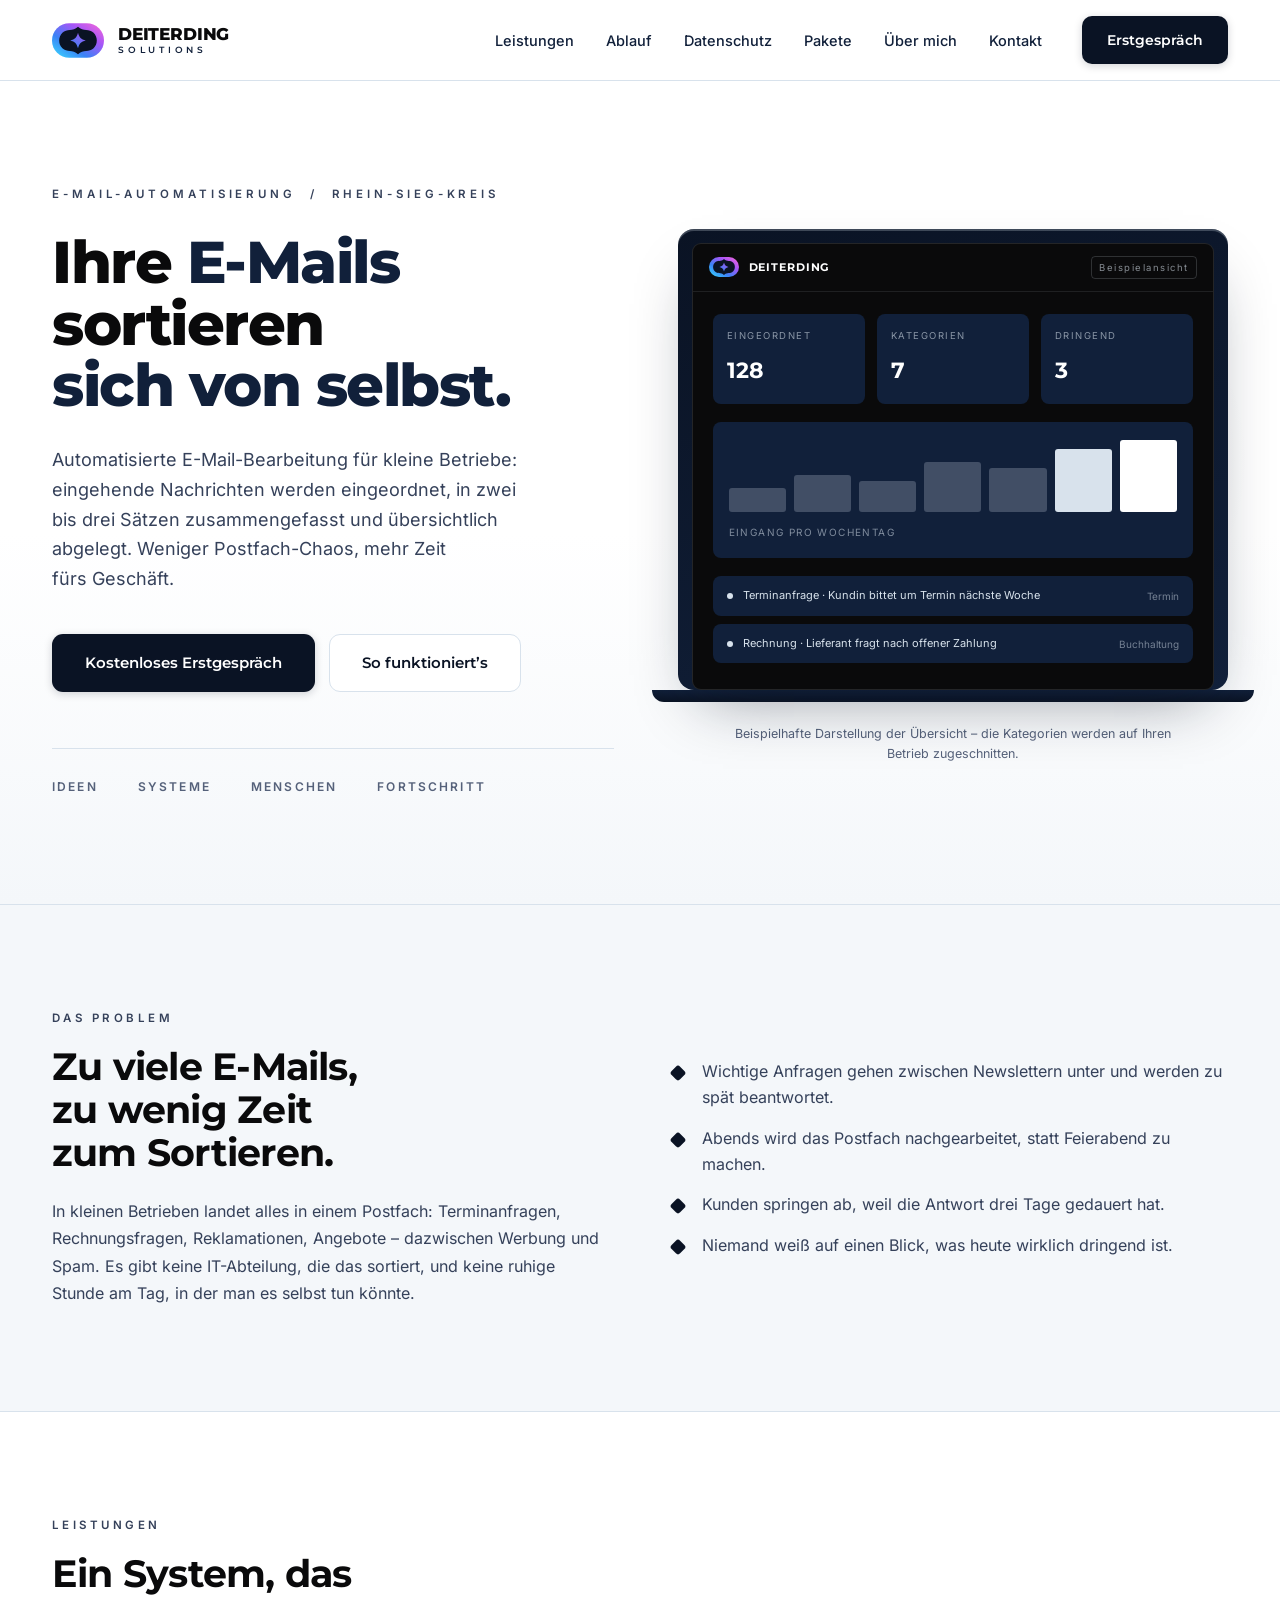
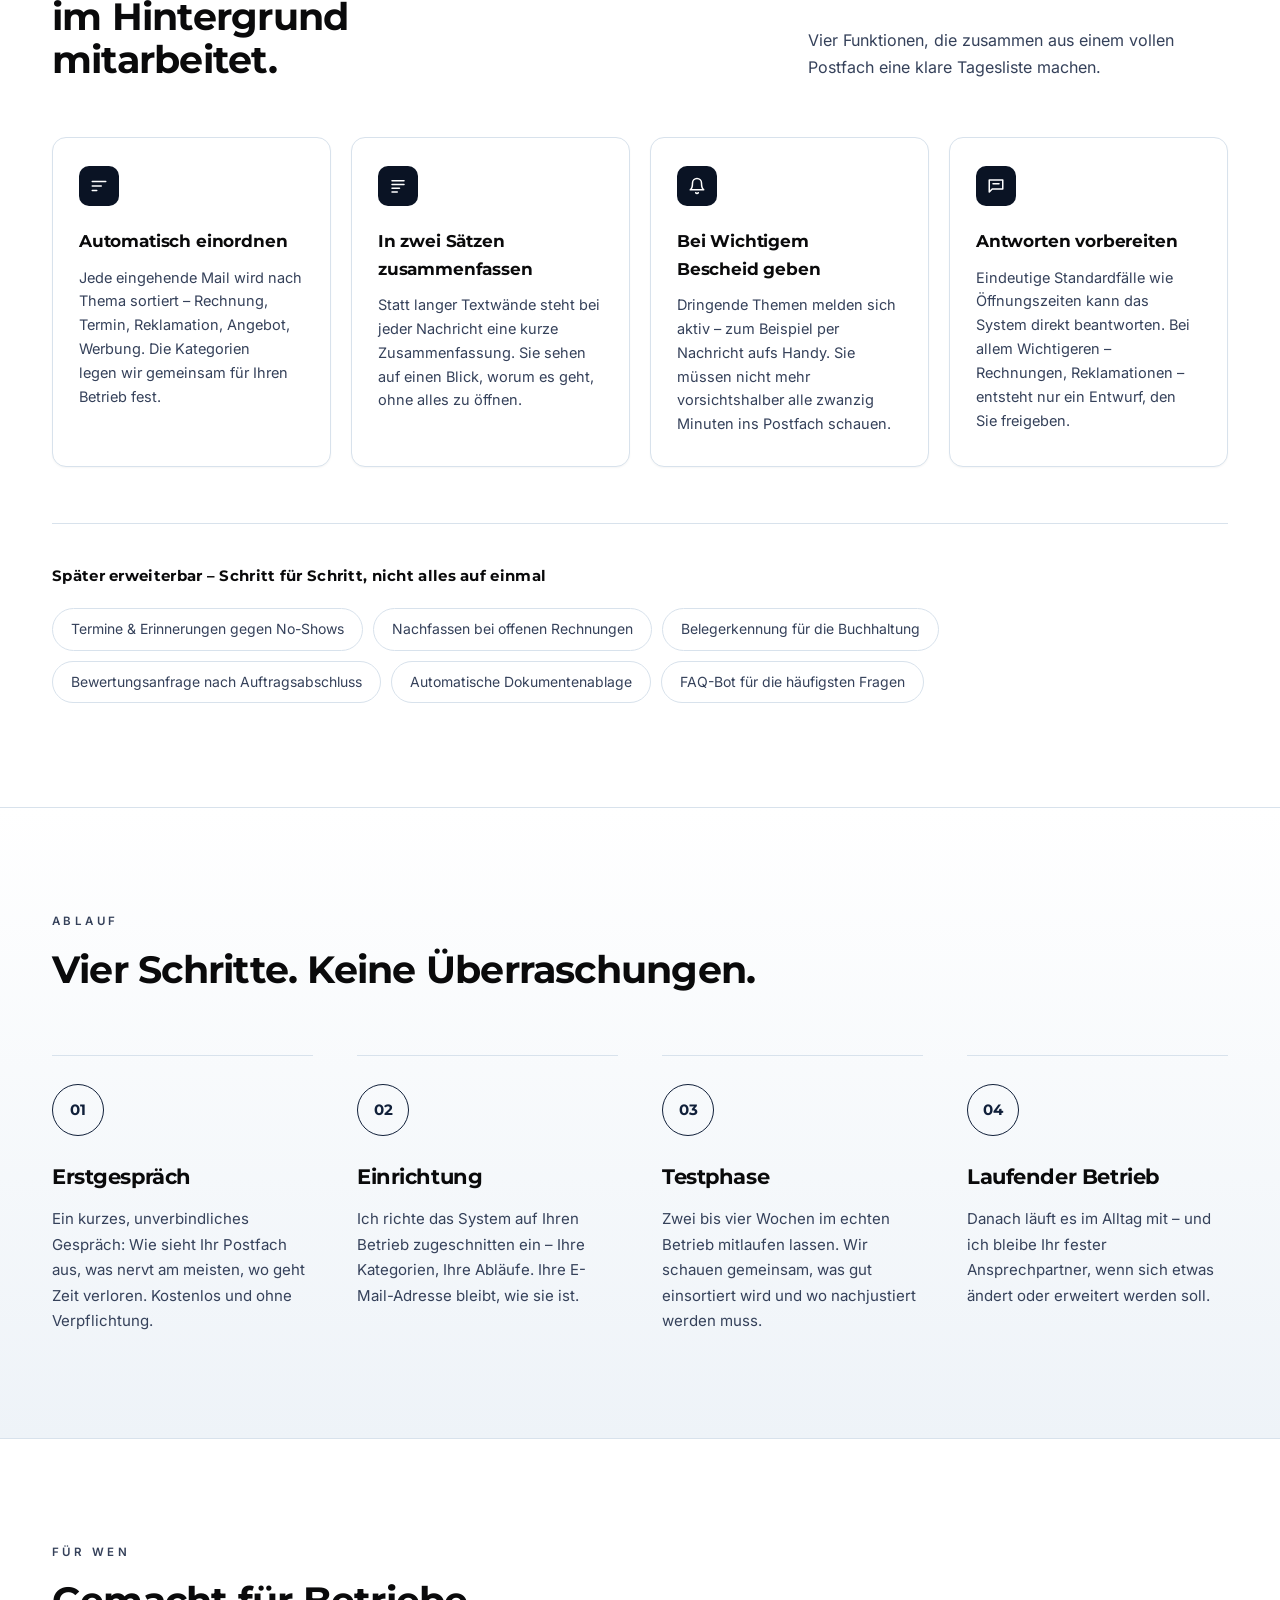
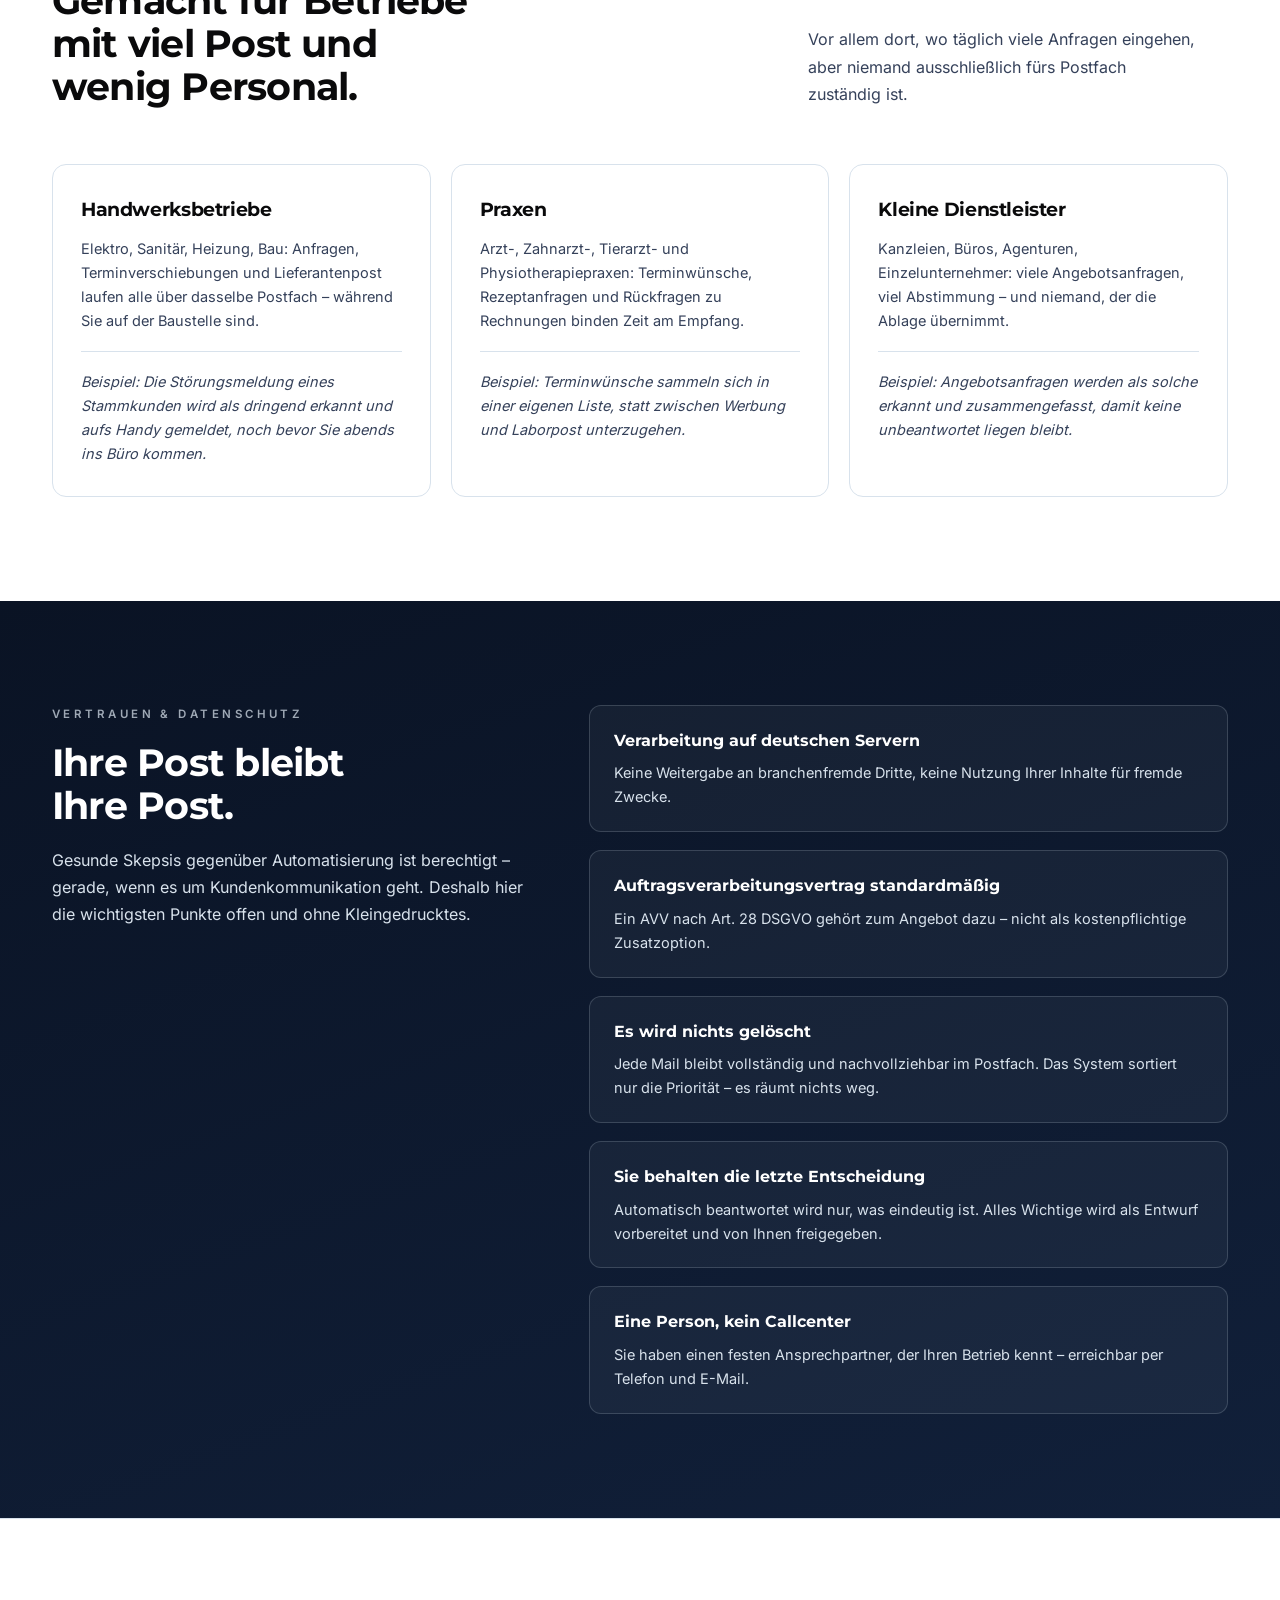
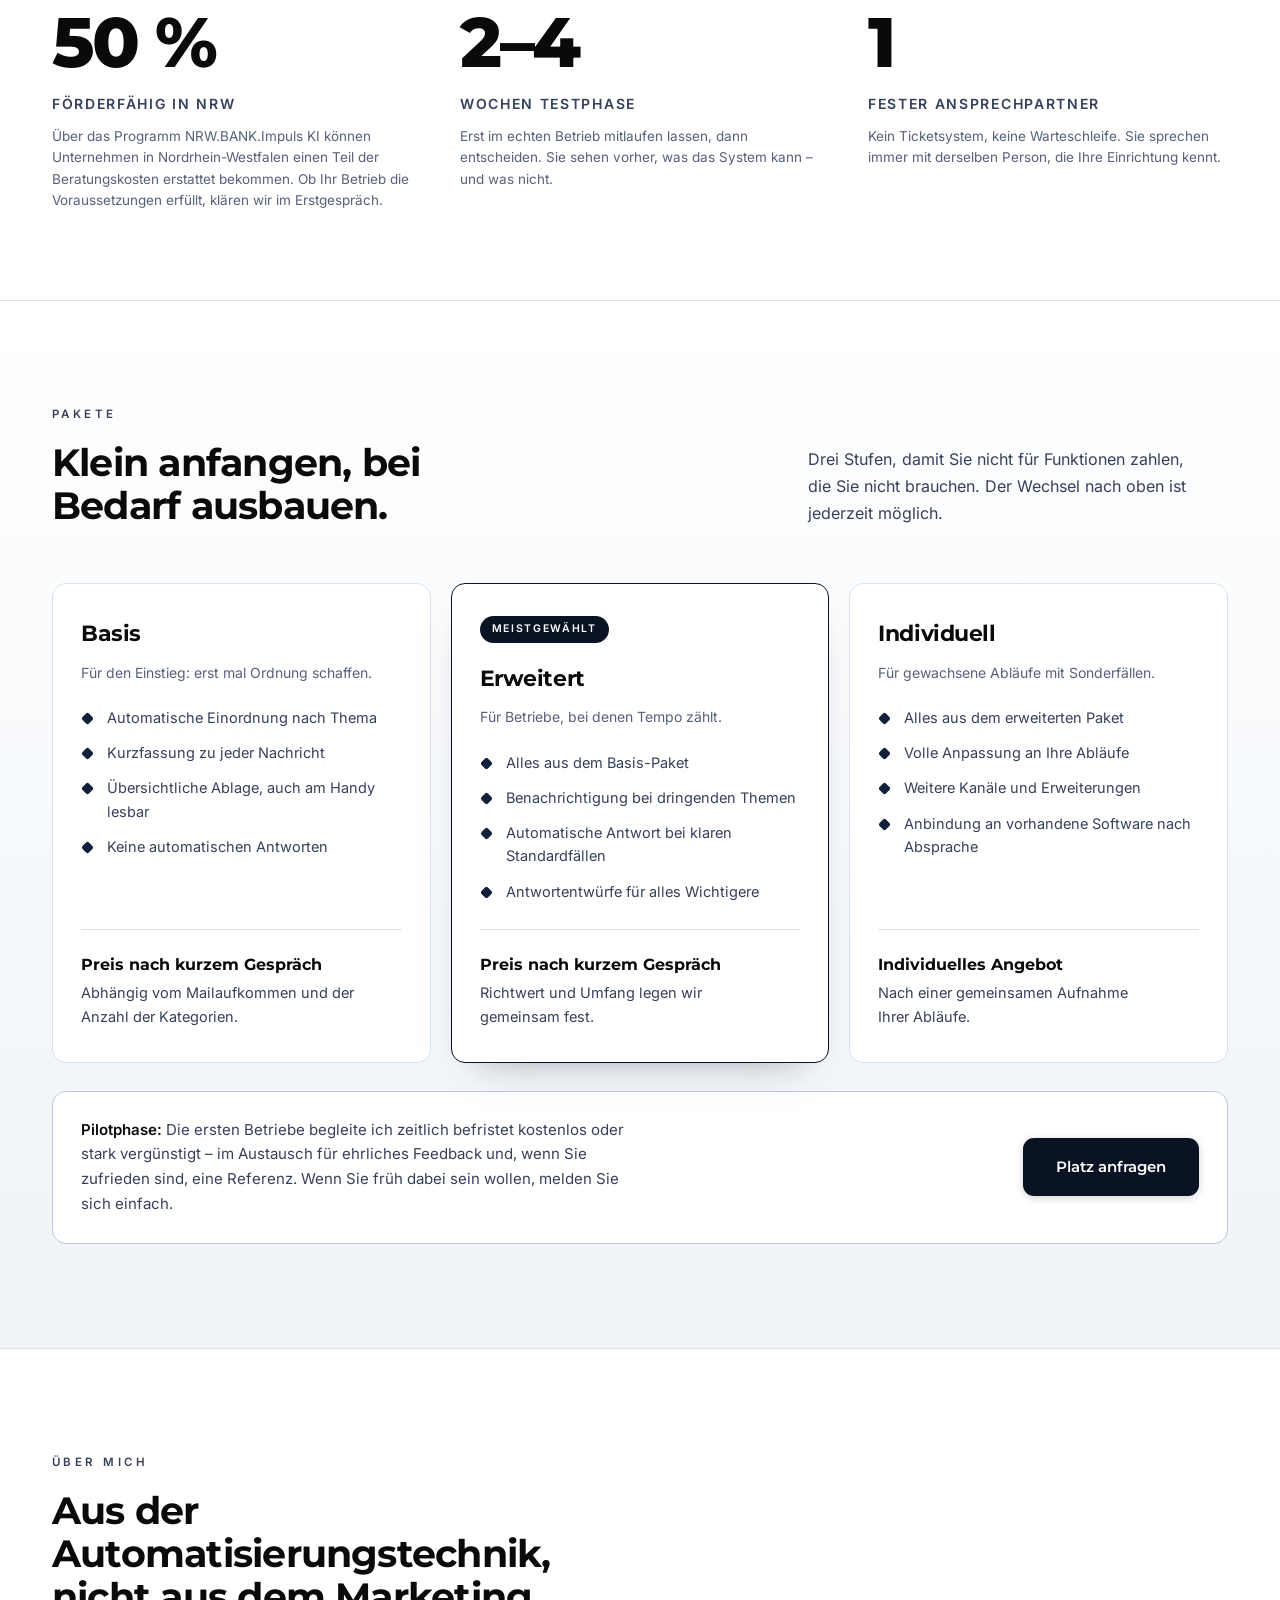
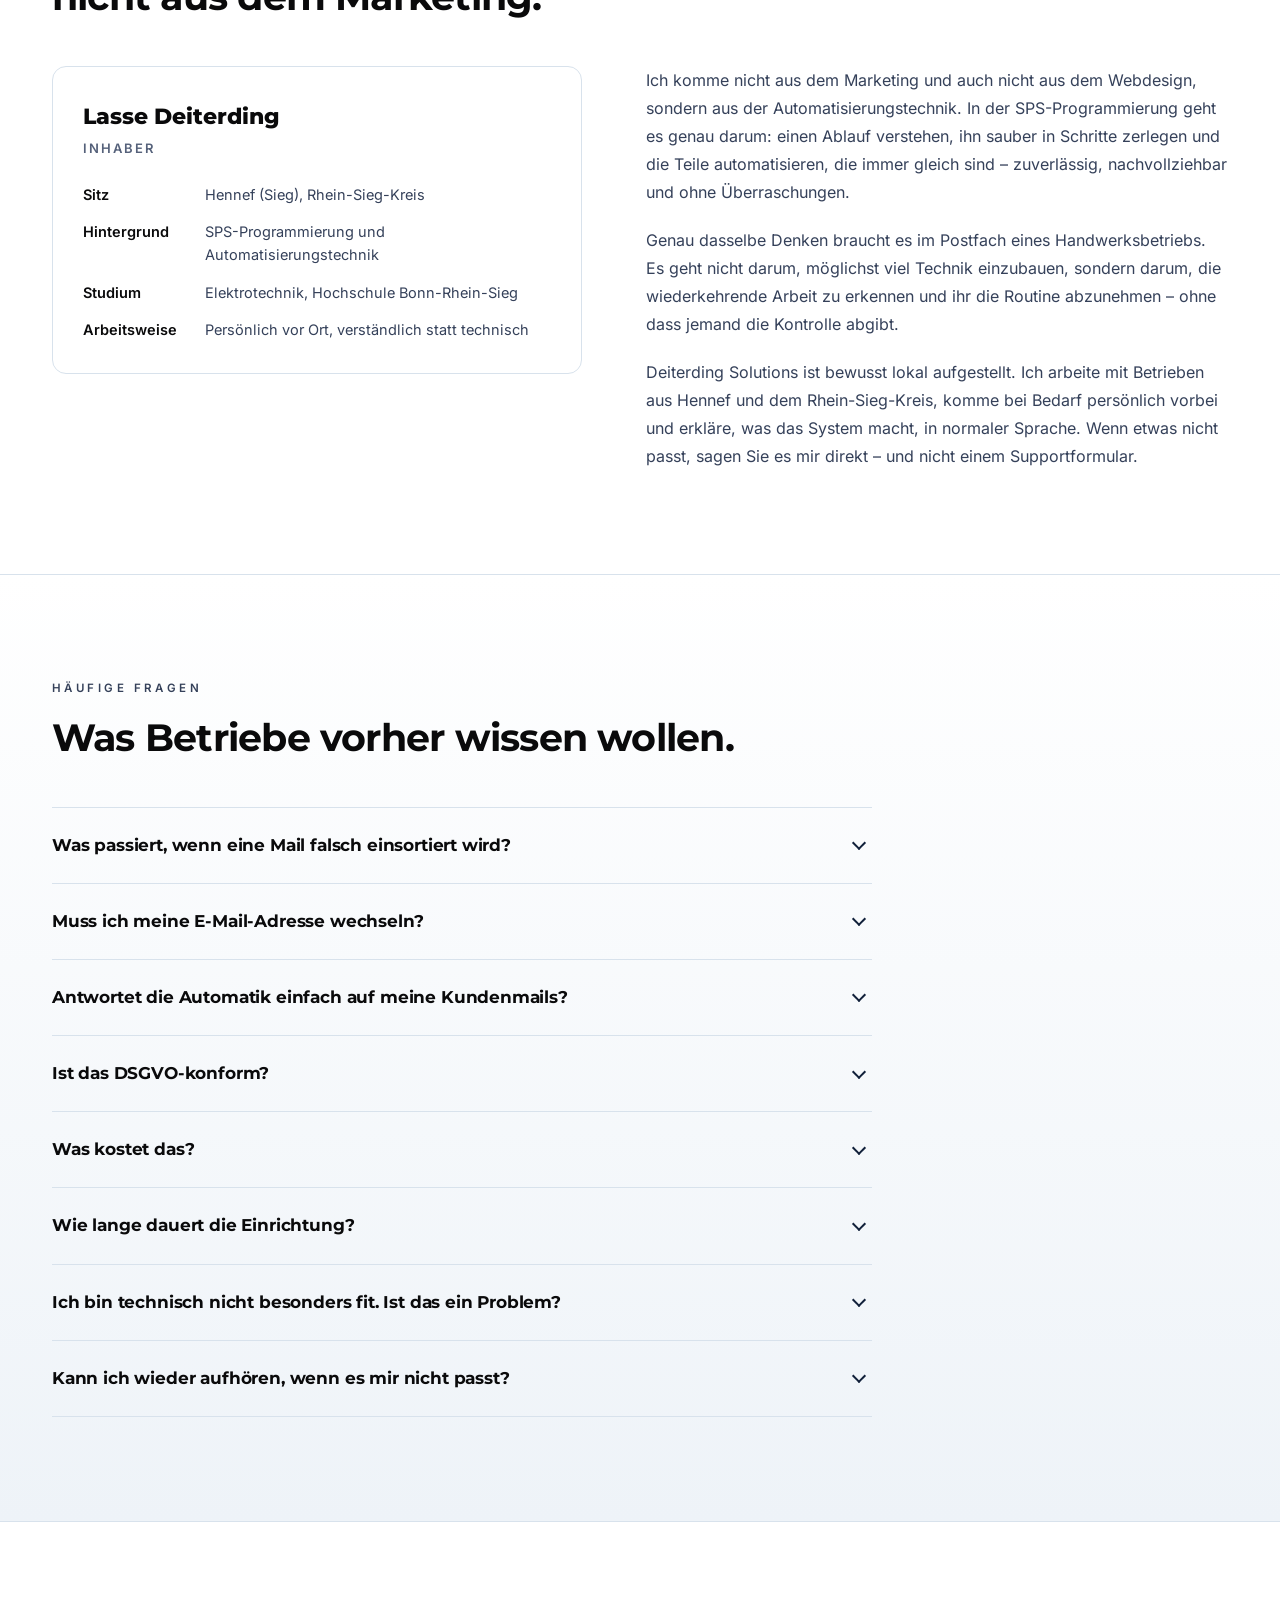
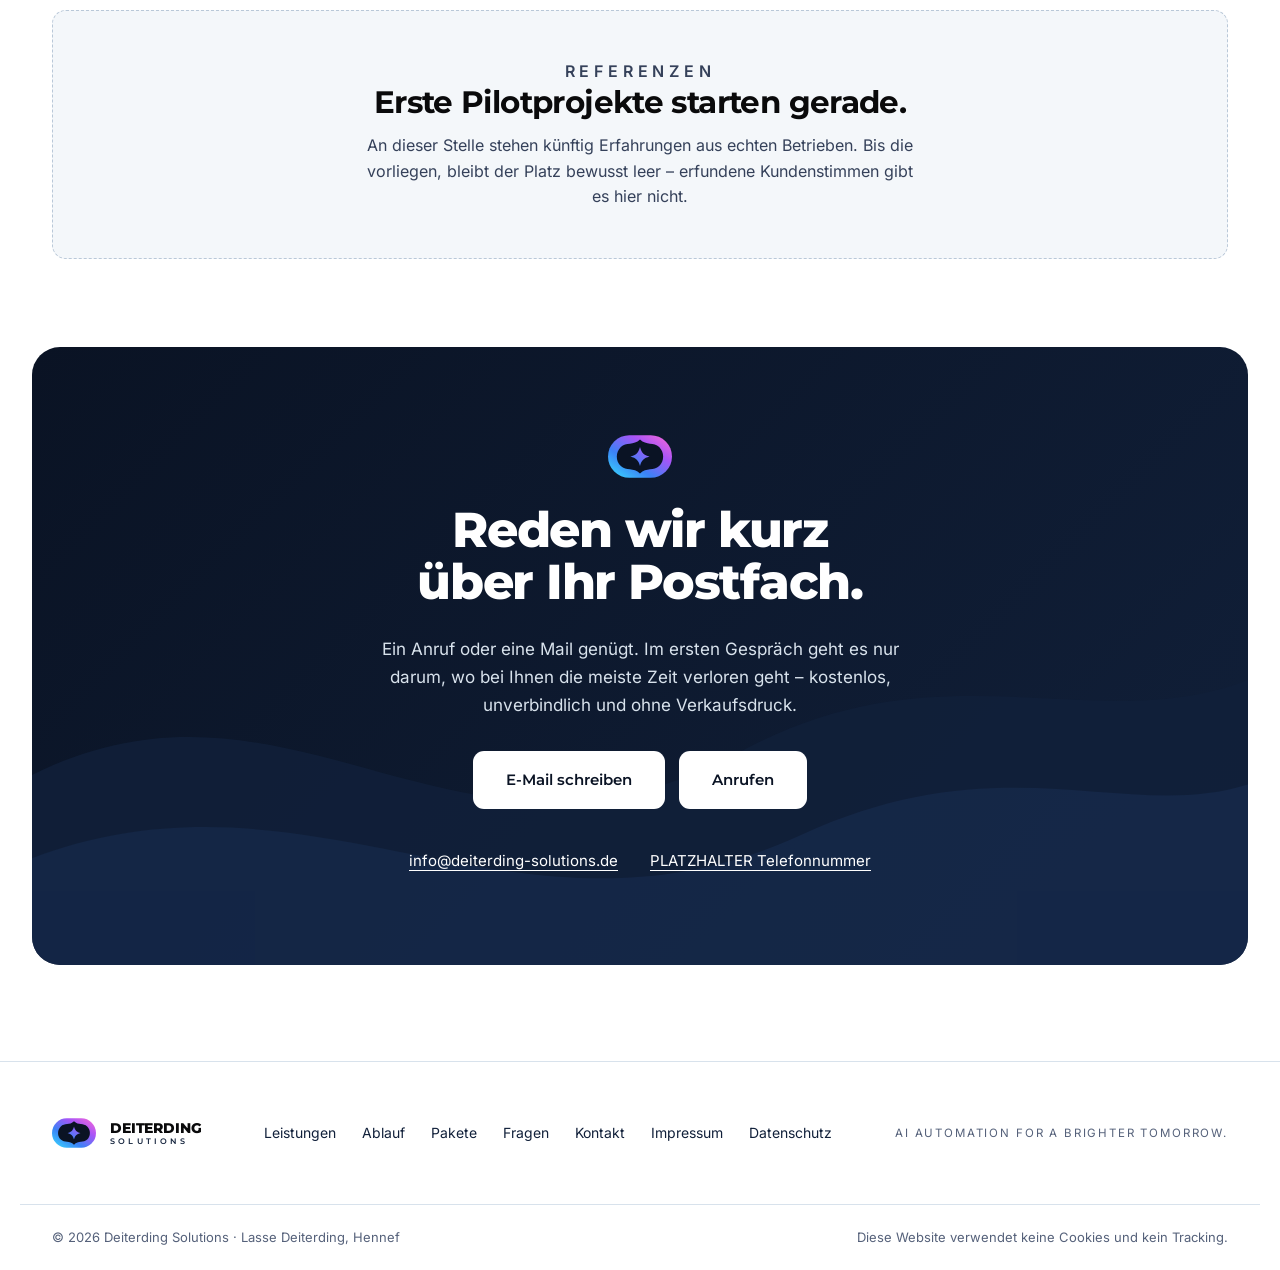
==== index.html @ 8bf1661a "Website für Deiterding Solutions aufsetzen Statische Seite für deiterding-solutions.de, umgesetzt na" ====
<!DOCTYPE html>
<html lang="de">
<head>
<meta charset="utf-8">
<meta name="viewport" content="width=device-width, initial-scale=1">
<title>Deiterding Solutions – E-Mail-Automatisierung für Betriebe im Rhein-Sieg-Kreis</title>
<meta name="description" content="Ihre E-Mails sortieren sich von selbst: automatische Einordnung, Kurzfassung und Vorsortierung für Handwerksbetriebe, Praxen und Dienstleister im Kreis Hennef und Rhein-Sieg-Kreis. Deutsche Server, AVV, persönliche Betreuung.">
<meta name="author" content="Lasse Deiterding">
<link rel="canonical" href="https://deiterding-solutions.de/">

<meta property="og:type" content="website">
<meta property="og:locale" content="de_DE">
<meta property="og:site_name" content="Deiterding Solutions">
<meta property="og:title" content="Deiterding Solutions – Ihre E-Mails sortieren sich von selbst">
<meta property="og:description" content="Automatisierte E-Mail-Bearbeitung für kleine Betriebe im Rhein-Sieg-Kreis. Weniger Postfach-Chaos, mehr Zeit fürs Geschäft.">
<meta property="og:url" content="https://deiterding-solutions.de/">
<meta property="og:image" content="https://deiterding-solutions.de/assets/img/og-image.png">
<meta name="twitter:card" content="summary_large_image">
<meta name="theme-color" content="#0A1324">

<link rel="icon" href="/assets/img/favicon.svg" type="image/svg+xml">
<link rel="preload" href="/assets/fonts/montserrat-latin.woff2" as="font" type="font/woff2" crossorigin>
<link rel="preload" href="/assets/fonts/inter-latin.woff2" as="font" type="font/woff2" crossorigin>
<link rel="stylesheet" href="/assets/css/style.css">

<script type="application/ld+json">
{
  "@context": "https://schema.org",
  "@type": "ProfessionalService",
  "name": "Deiterding Solutions",
  "description": "KI-gestützte Prozessautomatisierung für Kleinbetriebe, mit Schwerpunkt auf automatisierter E-Mail-Bearbeitung.",
  "url": "https://deiterding-solutions.de/",
  "email": "info@deiterding-solutions.de",
  "founder": { "@type": "Person", "name": "Lasse Deiterding" },
  "areaServed": [
    { "@type": "AdministrativeArea", "name": "Rhein-Sieg-Kreis" },
    { "@type": "City", "name": "Hennef (Sieg)" }
  ],
  "address": { "@type": "PostalAddress", "addressLocality": "Hennef", "addressRegion": "NRW", "addressCountry": "DE" },
  "knowsLanguage": "de"
}
</script>
</head>
<body>

<a class="skip-link" href="#main">Zum Inhalt springen</a>

<header class="header">
  <div class="header__inner">
    <a class="logo" href="/" aria-label="Deiterding Solutions – zur Startseite">
      <svg class="logo__mark" width="52" height="35" viewBox="0 0 120 80" role="img" aria-hidden="true" focusable="false">
        <defs><linearGradient id="dsg-header" x1="0" y1="1" x2="1" y2="0">
          <stop offset="0%" stop-color="#39E0FF"/><stop offset="35%" stop-color="#3B82F6"/><stop offset="68%" stop-color="#A855F7"/><stop offset="100%" stop-color="#FF6AD5"/>
        </linearGradient></defs>
        <rect width="120" height="80" rx="40" fill="url(#dsg-header)"/>
        <path fill-rule="evenodd" fill="#0A1324" d="M60,8 C72,20 86,12 96,22 C106,32 106,48 96,58 C86,68 72,60 60,72 C48,60 34,68 24,58 C14,48 14,32 24,22 C34,12 48,20 60,8 Z M60,22 C63,33 67,37 78,40 C67,43 63,47 60,58 C57,47 53,43 42,40 C53,37 57,33 60,22 Z"/>
      </svg>
      <span class="logo__text">
        <span class="logo__name">DEITERDING</span>
        <span class="logo__sub">SOLUTIONS</span>
      </span>
    </a>

    <button class="nav-toggle" type="button" aria-expanded="false" aria-controls="hauptnavigation">
      <span class="nav-toggle__bars" aria-hidden="true"></span>
      <span class="sr-only" style="position:absolute;width:1px;height:1px;overflow:hidden;clip:rect(0 0 0 0)">Menü öffnen</span>
    </button>

    <nav class="nav" id="hauptnavigation" aria-label="Hauptnavigation">
      <a href="#leistungen">Leistungen</a>
      <a href="#ablauf">Ablauf</a>
      <a href="#vertrauen">Datenschutz</a>
      <a href="#preise">Pakete</a>
      <a href="#ueber-mich">Über mich</a>
      <a href="#kontakt">Kontakt</a>
    </nav>

    <a class="btn btn--primary btn--sm" href="#kontakt">Erstgespräch</a>
  </div>
</header>

<main id="main">

  <!-- ===== Hero ===== -->
  <section class="hero">
    <div class="wrap hero__inner">
      <div>
        <p class="hero__kicker">E-Mail-Automatisierung &nbsp;/&nbsp; Rhein-Sieg-Kreis</p>
        <h1>Ihre <span class="nbr">E-Mails</span> sortieren<br><span>sich von selbst.</span></h1>
        <p class="hero__sub">Automatisierte E-Mail-Bearbeitung für kleine Betriebe: eingehende Nachrichten werden eingeordnet, in zwei bis drei Sätzen zusammengefasst und übersichtlich abgelegt. Weniger Postfach-Chaos, mehr Zeit fürs Geschäft.</p>
        <div class="hero__actions">
          <a class="btn btn--primary" href="#kontakt">Kostenloses Erstgespräch</a>
          <a class="btn btn--ghost" href="#ablauf">So funktioniert&rsquo;s</a>
        </div>
        <ul class="hero__values">
          <li>IDEEN</li><li>SYSTEME</li><li>MENSCHEN</li><li>FORTSCHRITT</li>
        </ul>
      </div>

      <div>
        <div class="mock">
          <div class="mock__glow" aria-hidden="true"></div>
          <div class="mock__frame">
            <div class="mock__screen">
              <div class="mock__bar">
                <svg width="30" height="20" viewBox="0 0 120 80" aria-hidden="true" focusable="false">
                  <defs><linearGradient id="dsg-mock" x1="0" y1="1" x2="1" y2="0">
                    <stop offset="0%" stop-color="#39E0FF"/><stop offset="35%" stop-color="#3B82F6"/><stop offset="68%" stop-color="#A855F7"/><stop offset="100%" stop-color="#FF6AD5"/>
                  </linearGradient></defs>
                  <rect width="120" height="80" rx="40" fill="url(#dsg-mock)"/>
                  <path fill-rule="evenodd" fill="#0A1324" d="M60,8 C72,20 86,12 96,22 C106,32 106,48 96,58 C86,68 72,60 60,72 C48,60 34,68 24,58 C14,48 14,32 24,22 C34,12 48,20 60,8 Z M60,22 C63,33 67,37 78,40 C67,43 63,47 60,58 C57,47 53,43 42,40 C53,37 57,33 60,22 Z"/>
                </svg>
                <span class="mock__bar-name">DEITERDING</span>
                <span class="mock__badge">Beispielansicht</span>
              </div>
              <div class="mock__body">
                <div class="mock__stats">
                  <div class="mock__tile">
                    <div class="mock__tile-label">EINGEORDNET</div>
                    <div class="mock__tile-value">128</div>
                  </div>
                  <div class="mock__tile">
                    <div class="mock__tile-label">KATEGORIEN</div>
                    <div class="mock__tile-value">7</div>
                  </div>
                  <div class="mock__tile">
                    <div class="mock__tile-label">DRINGEND</div>
                    <div class="mock__tile-value">3</div>
                  </div>
                </div>
                <div class="mock__chart">
                  <div class="mock__bars" aria-hidden="true">
                    <span style="height:34%"></span>
                    <span style="height:52%"></span>
                    <span style="height:44%"></span>
                    <span style="height:70%"></span>
                    <span style="height:62%"></span>
                    <span style="height:88%;background:#D8E2EC"></span>
                    <span style="height:100%;background:#fff"></span>
                  </div>
                  <div class="mock__chart-label">EINGANG PRO WOCHENTAG</div>
                </div>
                <div class="mock__rows">
                  <div class="mock__row">
                    <span class="mock__dot" aria-hidden="true"></span>
                    <span>Terminanfrage · Kundin bittet um Termin nächste Woche</span>
                    <span class="mock__tag">Termin</span>
                  </div>
                  <div class="mock__row">
                    <span class="mock__dot" aria-hidden="true"></span>
                    <span>Rechnung · Lieferant fragt nach offener Zahlung</span>
                    <span class="mock__tag">Buchhaltung</span>
                  </div>
                </div>
              </div>
            </div>
          </div>
          <div class="mock__foot" aria-hidden="true"></div>
        </div>
        <p class="mock__note">Beispielhafte Darstellung der Übersicht – die Kategorien werden auf Ihren Betrieb zugeschnitten.</p>
      </div>
    </div>
  </section>

  <!-- ===== Problem ===== -->
  <section class="section problem">
    <div class="wrap problem__grid">
      <div>
        <p class="eyebrow">Das Problem</p>
        <h2 class="h2">Zu viele E-Mails, zu wenig Zeit zum Sortieren.</h2>
        <p class="lead">In kleinen Betrieben landet alles in einem Postfach: Terminanfragen, Rechnungsfragen, Reklamationen, Angebote – dazwischen Werbung und Spam. Es gibt keine IT-Abteilung, die das sortiert, und keine ruhige Stunde am Tag, in der man es selbst tun könnte.</p>
      </div>
      <ul class="problem__list">
        <li>Wichtige Anfragen gehen zwischen Newslettern unter und werden zu spät beantwortet.</li>
        <li>Abends wird das Postfach nachgearbeitet, statt Feierabend zu machen.</li>
        <li>Kunden springen ab, weil die Antwort drei Tage gedauert hat.</li>
        <li>Niemand weiß auf einen Blick, was heute wirklich dringend ist.</li>
      </ul>
    </div>
  </section>

  <!-- ===== Leistungen ===== -->
  <section class="section" id="leistungen">
    <div class="wrap">
      <div class="section-head">
        <div>
          <p class="eyebrow">Leistungen</p>
          <h2 class="h2">Ein System, das im Hintergrund mitarbeitet.</h2>
        </div>
        <p class="lead">Vier Funktionen, die zusammen aus einem vollen Postfach eine klare Tagesliste machen.</p>
      </div>

      <div class="cards">
        <article class="card">
          <div class="card__icon" aria-hidden="true">
            <svg width="18" height="18" viewBox="0 0 24 24" fill="none" stroke="currentColor" stroke-width="2" stroke-linecap="round" stroke-linejoin="round"><path d="M3 6h18M3 12h12M3 18h6"/></svg>
          </div>
          <h3 class="h3">Automatisch einordnen</h3>
          <p>Jede eingehende Mail wird nach Thema sortiert – Rechnung, Termin, Reklamation, Angebot, Werbung. Die Kategorien legen wir gemeinsam für Ihren Betrieb fest.</p>
        </article>

        <article class="card">
          <div class="card__icon" aria-hidden="true">
            <svg width="18" height="18" viewBox="0 0 24 24" fill="none" stroke="currentColor" stroke-width="2" stroke-linecap="round" stroke-linejoin="round"><path d="M4 5h16M4 10h16M4 15h10M4 20h7"/></svg>
          </div>
          <h3 class="h3">In zwei Sätzen zusammenfassen</h3>
          <p>Statt langer Textwände steht bei jeder Nachricht eine kurze Zusammenfassung. Sie sehen auf einen Blick, worum es geht, ohne alles zu öffnen.</p>
        </article>

        <article class="card">
          <div class="card__icon" aria-hidden="true">
            <svg width="18" height="18" viewBox="0 0 24 24" fill="none" stroke="currentColor" stroke-width="2" stroke-linecap="round" stroke-linejoin="round"><path d="M18 8A6 6 0 0 0 6 8c0 7-3 9-3 9h18s-3-2-3-9"/><path d="M13.7 21a2 2 0 0 1-3.4 0"/></svg>
          </div>
          <h3 class="h3">Bei Wichtigem Bescheid geben</h3>
          <p>Dringende Themen melden sich aktiv – zum Beispiel per Nachricht aufs Handy. Sie müssen nicht mehr vorsichtshalber alle zwanzig Minuten ins Postfach schauen.</p>
        </article>

        <article class="card">
          <div class="card__icon" aria-hidden="true">
            <svg width="18" height="18" viewBox="0 0 24 24" fill="none" stroke="currentColor" stroke-width="2" stroke-linecap="round" stroke-linejoin="round"><path d="M3 4h18v12H7l-4 4z"/><path d="M8 9h8"/></svg>
          </div>
          <h3 class="h3">Antworten vorbereiten</h3>
          <p>Eindeutige Standardfälle wie Öffnungszeiten kann das System direkt beantworten. Bei allem Wichtigeren – Rechnungen, Reklamationen – entsteht nur ein Entwurf, den Sie freigeben.</p>
        </article>
      </div>

      <div class="extras">
        <h3 class="h3">Später erweiterbar – Schritt für Schritt, nicht alles auf einmal</h3>
        <ul class="extras__list">
          <li>Termine &amp; Erinnerungen gegen No-Shows</li>
          <li>Nachfassen bei offenen Rechnungen</li>
          <li>Belegerkennung für die Buchhaltung</li>
          <li>Bewertungsanfrage nach Auftragsabschluss</li>
          <li>Automatische Dokumentenablage</li>
          <li>FAQ-Bot für die häufigsten Fragen</li>
        </ul>
      </div>
    </div>
  </section>

  <!-- ===== Ablauf ===== -->
  <section class="section section--alt" id="ablauf">
    <div class="wrap">
      <p class="eyebrow">Ablauf</p>
      <h2 class="h2" style="margin-bottom:64px">Vier Schritte. Keine Überraschungen.</h2>
      <div class="steps">
        <div class="step">
          <div class="step__num">01</div>
          <h3>Erstgespräch</h3>
          <p>Ein kurzes, unverbindliches Gespräch: Wie sieht Ihr Postfach aus, was nervt am meisten, wo geht Zeit verloren. Kostenlos und ohne Verpflichtung.</p>
        </div>
        <div class="step">
          <div class="step__num">02</div>
          <h3>Einrichtung</h3>
          <p>Ich richte das System auf Ihren Betrieb zugeschnitten ein – Ihre Kategorien, Ihre Abläufe. Ihre E-Mail-Adresse bleibt, wie sie ist.</p>
        </div>
        <div class="step">
          <div class="step__num">03</div>
          <h3>Testphase</h3>
          <p>Zwei bis vier Wochen im echten Betrieb mitlaufen lassen. Wir schauen gemeinsam, was gut einsortiert wird und wo nachjustiert werden muss.</p>
        </div>
        <div class="step">
          <div class="step__num">04</div>
          <h3>Laufender Betrieb</h3>
          <p>Danach läuft es im Alltag mit – und ich bleibe Ihr fester Ansprechpartner, wenn sich etwas ändert oder erweitert werden soll.</p>
        </div>
      </div>
    </div>
  </section>

  <!-- ===== Zielgruppen ===== -->
  <section class="section" id="fuer-wen">
    <div class="wrap">
      <div class="section-head">
        <div>
          <p class="eyebrow">Für wen</p>
          <h2 class="h2">Gemacht für Betriebe mit viel Post und wenig Personal.</h2>
        </div>
        <p class="lead">Vor allem dort, wo täglich viele Anfragen eingehen, aber niemand ausschließlich fürs Postfach zuständig ist.</p>
      </div>

      <div class="audience">
        <div class="audience__item">
          <h3>Handwerksbetriebe</h3>
          <p>Elektro, Sanitär, Heizung, Bau: Anfragen, Terminverschiebungen und Lieferantenpost laufen alle über dasselbe Postfach – während Sie auf der Baustelle sind.</p>
          <p class="audience__eg">Beispiel: Die Störungsmeldung eines Stammkunden wird als dringend erkannt und aufs Handy gemeldet, noch bevor Sie abends ins Büro kommen.</p>
        </div>
        <div class="audience__item">
          <h3>Praxen</h3>
          <p>Arzt-, Zahnarzt-, Tierarzt- und Physiotherapiepraxen: Terminwünsche, Rezeptanfragen und Rückfragen zu Rechnungen binden Zeit am Empfang.</p>
          <p class="audience__eg">Beispiel: Terminwünsche sammeln sich in einer eigenen Liste, statt zwischen Werbung und Laborpost unterzugehen.</p>
        </div>
        <div class="audience__item">
          <h3>Kleine Dienstleister</h3>
          <p>Kanzleien, Büros, Agenturen, Einzelunternehmer: viele Angebotsanfragen, viel Abstimmung – und niemand, der die Ablage übernimmt.</p>
          <p class="audience__eg">Beispiel: Angebotsanfragen werden als solche erkannt und zusammengefasst, damit keine unbeantwortet liegen bleibt.</p>
        </div>
      </div>
    </div>
  </section>

  <!-- ===== Vertrauen & Datenschutz ===== -->
  <section class="section section--dark" id="vertrauen">
    <div class="wrap trust">
      <div class="trust__grid">
        <div>
          <p class="eyebrow">Vertrauen &amp; Datenschutz</p>
          <h2 class="h2">Ihre Post bleibt Ihre Post.</h2>
          <p class="trust__intro">Gesunde Skepsis gegenüber Automatisierung ist berechtigt – gerade, wenn es um Kundenkommunikation geht. Deshalb hier die wichtigsten Punkte offen und ohne Kleingedrucktes.</p>
        </div>
        <ul class="trust__list">
          <li>
            <strong>Verarbeitung auf deutschen Servern</strong>
            <span>Keine Weitergabe an branchenfremde Dritte, keine Nutzung Ihrer Inhalte für fremde Zwecke.</span>
          </li>
          <li>
            <strong>Auftragsverarbeitungsvertrag standardmäßig</strong>
            <span>Ein AVV nach Art. 28 DSGVO gehört zum Angebot dazu – nicht als kostenpflichtige Zusatzoption.</span>
          </li>
          <li>
            <strong>Es wird nichts gelöscht</strong>
            <span>Jede Mail bleibt vollständig und nachvollziehbar im Postfach. Das System sortiert nur die Priorität – es räumt nichts weg.</span>
          </li>
          <li>
            <strong>Sie behalten die letzte Entscheidung</strong>
            <span>Automatisch beantwortet wird nur, was eindeutig ist. Alles Wichtige wird als Entwurf vorbereitet und von Ihnen freigegeben.</span>
          </li>
          <li>
            <strong>Eine Person, kein Callcenter</strong>
            <span>Sie haben einen festen Ansprechpartner, der Ihren Betrieb kennt – erreichbar per Telefon und E-Mail.</span>
          </li>
        </ul>
      </div>
    </div>
  </section>

  <!-- ===== Fakten ===== -->
  <section class="section section--tight">
    <div class="wrap facts">
      <div>
        <div class="fact__value">50&nbsp;%</div>
        <div class="fact__label">FÖRDERFÄHIG IN NRW</div>
        <p class="fact__note">Über das Programm NRW.BANK.Impuls KI können Unternehmen in Nordrhein-Westfalen einen Teil der Beratungskosten erstattet bekommen. Ob Ihr Betrieb die Voraussetzungen erfüllt, klären wir im Erstgespräch.</p>
      </div>
      <div>
        <div class="fact__value">2–4</div>
        <div class="fact__label">WOCHEN TESTPHASE</div>
        <p class="fact__note">Erst im echten Betrieb mitlaufen lassen, dann entscheiden. Sie sehen vorher, was das System kann – und was nicht.</p>
      </div>
      <div>
        <div class="fact__value">1</div>
        <div class="fact__label">FESTER ANSPRECHPARTNER</div>
        <p class="fact__note">Kein Ticketsystem, keine Warteschleife. Sie sprechen immer mit derselben Person, die Ihre Einrichtung kennt.</p>
      </div>
    </div>
  </section>

  <!-- ===== Preise ===== -->
  <section class="section section--alt" id="preise">
    <div class="wrap">
      <div class="section-head">
        <div>
          <p class="eyebrow">Pakete</p>
          <h2 class="h2">Klein anfangen, bei Bedarf ausbauen.</h2>
        </div>
        <p class="lead">Drei Stufen, damit Sie nicht für Funktionen zahlen, die Sie nicht brauchen. Der Wechsel nach oben ist jederzeit möglich.</p>
      </div>

      <div class="plans">
        <div class="plan">
          <h3>Basis</h3>
          <p class="plan__for">Für den Einstieg: erst mal Ordnung schaffen.</p>
          <ul class="plan__features">
            <li>Automatische Einordnung nach Thema</li>
            <li>Kurzfassung zu jeder Nachricht</li>
            <li>Übersichtliche Ablage, auch am Handy lesbar</li>
            <li>Keine automatischen Antworten</li>
          </ul>
          <p class="plan__price"><strong>Preis nach kurzem Gespräch</strong>Abhängig vom Mailaufkommen und der Anzahl der Kategorien.</p>
        </div>

        <div class="plan plan--featured">
          <span class="plan__tag">Meistgewählt</span>
          <h3>Erweitert</h3>
          <p class="plan__for">Für Betriebe, bei denen Tempo zählt.</p>
          <ul class="plan__features">
            <li>Alles aus dem Basis-Paket</li>
            <li>Benachrichtigung bei dringenden Themen</li>
            <li>Automatische Antwort bei klaren Standardfällen</li>
            <li>Antwortentwürfe für alles Wichtigere</li>
          </ul>
          <p class="plan__price"><strong>Preis nach kurzem Gespräch</strong>Richtwert und Umfang legen wir gemeinsam fest.</p>
        </div>

        <div class="plan">
          <h3>Individuell</h3>
          <p class="plan__for">Für gewachsene Abläufe mit Sonderfällen.</p>
          <ul class="plan__features">
            <li>Alles aus dem erweiterten Paket</li>
            <li>Volle Anpassung an Ihre Abläufe</li>
            <li>Weitere Kanäle und Erweiterungen</li>
            <li>Anbindung an vorhandene Software nach Absprache</li>
          </ul>
          <p class="plan__price"><strong>Individuelles Angebot</strong>Nach einer gemeinsamen Aufnahme Ihrer Abläufe.</p>
        </div>
      </div>

      <div class="pilot">
        <p><strong>Pilotphase:</strong> Die ersten Betriebe begleite ich zeitlich befristet kostenlos oder stark vergünstigt – im Austausch für ehrliches Feedback und, wenn Sie zufrieden sind, eine Referenz. Wenn Sie früh dabei sein wollen, melden Sie sich einfach.</p>
        <a class="btn btn--primary" href="#kontakt">Platz anfragen</a>
      </div>
    </div>
  </section>

  <!-- ===== Über mich ===== -->
  <section class="section" id="ueber-mich">
    <div class="wrap">
      <p class="eyebrow">Über mich</p>
      <h2 class="h2" style="margin-bottom:48px;max-width:20ch">Aus der Automatisierungstechnik, nicht aus dem Marketing.</h2>

      <div class="about__grid">
        <div class="about__card">
          <div class="about__name">Lasse Deiterding</div>
          <div class="about__role">Inhaber</div>
          <ul class="about__meta">
            <li><b>Sitz</b><span>Hennef (Sieg), Rhein-Sieg-Kreis</span></li>
            <li><b>Hintergrund</b><span>SPS-Programmierung und Automatisierungstechnik</span></li>
            <li><b>Studium</b><span>Elektrotechnik, Hochschule Bonn-Rhein-Sieg</span></li>
            <li><b>Arbeitsweise</b><span>Persönlich vor Ort, verständlich statt technisch</span></li>
          </ul>
        </div>

        <div class="about__text">
          <p>Ich komme nicht aus dem Marketing und auch nicht aus dem Webdesign, sondern aus der Automatisierungstechnik. In der SPS-Programmierung geht es genau darum: einen Ablauf verstehen, ihn sauber in Schritte zerlegen und die Teile automatisieren, die immer gleich sind – zuverlässig, nachvollziehbar und ohne Überraschungen.</p>
          <p>Genau dasselbe Denken braucht es im Postfach eines Handwerksbetriebs. Es geht nicht darum, möglichst viel Technik einzubauen, sondern darum, die wiederkehrende Arbeit zu erkennen und ihr die Routine abzunehmen – ohne dass jemand die Kontrolle abgibt.</p>
          <p>Deiterding Solutions ist bewusst lokal aufgestellt. Ich arbeite mit Betrieben aus Hennef und dem Rhein-Sieg-Kreis, komme bei Bedarf persönlich vorbei und erkläre, was das System macht, in normaler Sprache. Wenn etwas nicht passt, sagen Sie es mir direkt – und nicht einem Supportformular.</p>
        </div>
      </div>
    </div>
  </section>

  <!-- ===== FAQ ===== -->
  <section class="section section--alt" id="faq">
    <div class="wrap">
      <p class="eyebrow">Häufige Fragen</p>
      <h2 class="h2" style="margin-bottom:48px">Was Betriebe vorher wissen wollen.</h2>

      <div class="faq">
        <details>
          <summary>Was passiert, wenn eine Mail falsch einsortiert wird?</summary>
          <p class="faq__answer">Nichts geht verloren. Jede Nachricht bleibt vollständig in Ihrem Postfach und ist ganz normal auffindbar – die Einordnung ist eine zusätzliche Hilfe, kein Ersatz. Falsch einsortierte Mails korrigieren Sie mit einem Klick, und das System lernt Ihre Korrekturen für die Zukunft mit.</p>
        </details>
        <details>
          <summary>Muss ich meine E-Mail-Adresse wechseln?</summary>
          <p class="faq__answer">Nein. Ihre bestehende Adresse bleibt genau so, wie sie ist. Es ändert sich nichts an Ihren Visitenkarten, Ihrem Briefpapier oder Ihrer Website – das System setzt auf dem auf, was Sie schon haben.</p>
        </details>
        <details>
          <summary>Antwortet die Automatik einfach auf meine Kundenmails?</summary>
          <p class="faq__answer">Nur, wenn Sie das ausdrücklich freigeben, und nur bei eindeutigen Standardfällen wie einer Frage nach Öffnungszeiten. Bei allem, was Geld, Fristen oder Beschwerden betrifft, wird ausschließlich ein Antwortentwurf vorbereitet – abgeschickt wird er erst, wenn Sie ihn gelesen und bestätigt haben.</p>
        </details>
        <details>
          <summary>Ist das DSGVO-konform?</summary>
          <p class="faq__answer">Ja. Die Verarbeitung läuft auf Servern in Deutschland, und ein Auftragsverarbeitungsvertrag nach Art. 28 DSGVO gehört standardmäßig zum Angebot. Welche Daten wofür verarbeitet werden, halten wir vor dem Start schriftlich fest, damit Sie es Ihrer eigenen Dokumentation beilegen können.</p>
        </details>
        <details>
          <summary>Was kostet das?</summary>
          <p class="faq__answer">Das hängt vom Mailaufkommen, der Zahl der Kategorien und dem gewünschten Umfang ab – deshalb nenne ich hier keine Pauschalpreise, die ohnehin nicht passen würden. Im kostenlosen Erstgespräch schauen wir uns Ihre Situation an, danach bekommen Sie einen konkreten Preis. Für Unternehmen in NRW kommt gegebenenfalls die Förderung über NRW.BANK.Impuls KI infrage.</p>
        </details>
        <details>
          <summary>Wie lange dauert die Einrichtung?</summary>
          <p class="faq__answer">Die eigentliche Einrichtung ist meist in wenigen Tagen erledigt. Danach folgt die Testphase von zwei bis vier Wochen, in der wir die Einordnung an Ihrem echten Posteingang nachschärfen. Sie müssen dafür nichts umstellen und nichts installieren.</p>
        </details>
        <details>
          <summary>Ich bin technisch nicht besonders fit. Ist das ein Problem?</summary>
          <p class="faq__answer">Nein, im Gegenteil – dafür ist das gemacht. Sie bekommen eine Übersicht, die sich wie eine normale Liste liest und auch am Handy funktioniert. Die Technik dahinter richte ich ein, Sie müssen sie nicht verstehen und auch nicht pflegen.</p>
        </details>
        <details>
          <summary>Kann ich wieder aufhören, wenn es mir nicht passt?</summary>
          <p class="faq__answer">Ja. Die Testphase ist unverbindlich, und auch danach binde ich niemanden in lange Laufzeiten. Wenn Sie aufhören, bleibt Ihr Postfach unverändert bestehen – es fällt lediglich die Sortierung weg.</p>
        </details>
      </div>
    </div>
  </section>

  <!-- ===== Referenzen (Platzhalter bis zu den ersten Pilotprojekten) ===== -->
  <section class="section section--tight" id="referenzen">
    <div class="wrap">
      <div class="refs">
        <p class="eyebrow">Referenzen</p>
        <h2 class="h2">Erste Pilotprojekte starten gerade.</h2>
        <p>An dieser Stelle stehen künftig Erfahrungen aus echten Betrieben. Bis die vorliegen, bleibt der Platz bewusst leer – erfundene Kundenstimmen gibt es hier nicht.</p>
      </div>
    </div>
  </section>

  <!-- ===== Kontakt ===== -->
  <section class="cta-section" id="kontakt">
    <div class="cta-band">
      <svg class="cta-band__waves" viewBox="0 0 1200 520" preserveAspectRatio="none" aria-hidden="true" focusable="false">
        <path d="M0,360 C260,250 420,470 700,340 C900,248 1050,330 1200,280 L1200,520 L0,520 Z" fill="#11203A"/>
        <path d="M0,430 C280,340 480,520 760,410 C960,332 1080,400 1200,368 L1200,520 L0,520 Z" fill="#16294A"/>
      </svg>
      <div class="cta-band__inner">
        <svg width="64" height="43" viewBox="0 0 120 80" aria-hidden="true" focusable="false">
          <defs><linearGradient id="dsg-cta" x1="0" y1="1" x2="1" y2="0">
            <stop offset="0%" stop-color="#39E0FF"/><stop offset="35%" stop-color="#3B82F6"/><stop offset="68%" stop-color="#A855F7"/><stop offset="100%" stop-color="#FF6AD5"/>
          </linearGradient></defs>
          <rect width="120" height="80" rx="40" fill="url(#dsg-cta)"/>
          <path fill-rule="evenodd" fill="#0A1324" d="M60,8 C72,20 86,12 96,22 C106,32 106,48 96,58 C86,68 72,60 60,72 C48,60 34,68 24,58 C14,48 14,32 24,22 C34,12 48,20 60,8 Z M60,22 C63,33 67,37 78,40 C67,43 63,47 60,58 C57,47 53,43 42,40 C53,37 57,33 60,22 Z"/>
        </svg>
        <h2>Reden wir kurz über Ihr Postfach.</h2>
        <p>Ein Anruf oder eine Mail genügt. Im ersten Gespräch geht es nur darum, wo bei Ihnen die meiste Zeit verloren geht – kostenlos, unverbindlich und ohne Verkaufsdruck.</p>
        <div class="cta-band__actions">
          <a class="btn btn--light" href="mailto:info@deiterding-solutions.de?subject=Anfrage%20Erstgespr%C3%A4ch">E-Mail schreiben</a>
          <a class="btn btn--light" href="tel:+49XXXXXXXXXX" data-platzhalter="telefon">Anrufen</a>
        </div>
        <div class="cta-band__direct">
          <span><a href="mailto:info@deiterding-solutions.de">info@deiterding-solutions.de</a></span>
          <span><a href="tel:+49XXXXXXXXXX" data-platzhalter="telefon">PLATZHALTER Telefonnummer</a></span>
        </div>
      </div>
    </div>
  </section>

</main>

<footer class="footer">
  <div class="footer__inner">
    <a class="logo" href="/" aria-label="Deiterding Solutions – zur Startseite">
      <svg class="logo__mark" width="44" height="30" viewBox="0 0 120 80" aria-hidden="true" focusable="false">
        <defs><linearGradient id="dsg-footer" x1="0" y1="1" x2="1" y2="0">
          <stop offset="0%" stop-color="#39E0FF"/><stop offset="35%" stop-color="#3B82F6"/><stop offset="68%" stop-color="#A855F7"/><stop offset="100%" stop-color="#FF6AD5"/>
        </linearGradient></defs>
        <rect width="120" height="80" rx="40" fill="url(#dsg-footer)"/>
        <path fill-rule="evenodd" fill="#0A1324" d="M60,8 C72,20 86,12 96,22 C106,32 106,48 96,58 C86,68 72,60 60,72 C48,60 34,68 24,58 C14,48 14,32 24,22 C34,12 48,20 60,8 Z M60,22 C63,33 67,37 78,40 C67,43 63,47 60,58 C57,47 53,43 42,40 C53,37 57,33 60,22 Z"/>
      </svg>
      <span class="logo__text">
        <span class="logo__name" style="font-size:14px">DEITERDING</span>
        <span class="logo__sub" style="font-size:8px;letter-spacing:.4em">SOLUTIONS</span>
      </span>
    </a>

    <nav class="footer__links" aria-label="Fußzeile">
      <a href="#leistungen">Leistungen</a>
      <a href="#ablauf">Ablauf</a>
      <a href="#preise">Pakete</a>
      <a href="#faq">Fragen</a>
      <a href="#kontakt">Kontakt</a>
      <a href="/impressum.html">Impressum</a>
      <a href="/datenschutz.html">Datenschutz</a>
    </nav>

    <p class="footer__claim">AI Automation for a brighter tomorrow.</p>
  </div>
  <div class="footer__bottom">
    <span>&copy; <span id="jahr">2026</span> Deiterding Solutions · Lasse Deiterding, Hennef</span>
    <span>Diese Website verwendet keine Cookies und kein Tracking.</span>
  </div>
</footer>

<script>
  // Mobile-Navigation. Kein externes Framework, keine Cookies, kein Tracking.
  (function () {
    var toggle = document.querySelector('.nav-toggle');
    var nav = document.getElementById('hauptnavigation');
    if (!toggle || !nav) return;

    function setOpen(open) {
      nav.setAttribute('data-open', open ? 'true' : 'false');
      toggle.setAttribute('aria-expanded', open ? 'true' : 'false');
    }

    toggle.addEventListener('click', function () {
      setOpen(toggle.getAttribute('aria-expanded') !== 'true');
    });

    nav.addEventListener('click', function (e) {
      if (e.target.tagName === 'A') setOpen(false);
    });

    document.addEventListener('keydown', function (e) {
      if (e.key === 'Escape') setOpen(false);
    });

    // Jahreszahl im Footer aktuell halten
    var jahr = document.getElementById('jahr');
    if (jahr) jahr.textContent = new Date().getFullYear();
  })();
</script>

</body>
</html>
---- assets/css/style.css ----
/* ==========================================================================
   Deiterding Solutions
   Palette und Typografie nach Brand-Sheet. Keine externen Requests.
   ========================================================================== */

/* --- Schriften: lokal ausgeliefert, kein Google-CDN ---------------------- */
@font-face {
  font-family: 'Inter';
  font-style: normal;
  font-weight: 400 600;
  font-display: swap;
  src: url('../fonts/inter-latin.woff2') format('woff2');
  unicode-range: U+0000-00FF, U+0131, U+0152-0153, U+02BB-02BC, U+02C6, U+02DA,
    U+02DC, U+0304, U+0308, U+0329, U+2000-206F, U+20AC, U+2122, U+2191, U+2193,
    U+2212, U+2215, U+FEFF, U+FFFD;
}
@font-face {
  font-family: 'Inter';
  font-style: normal;
  font-weight: 400 600;
  font-display: swap;
  src: url('../fonts/inter-latin-ext.woff2') format('woff2');
  unicode-range: U+0100-02BA, U+02BD-02C5, U+02C7-02CC, U+02CE-02D7, U+02DD-02FF,
    U+0304, U+0308, U+0329, U+1D00-1DBF, U+1E00-1E9F, U+1EF2-1EFF, U+2020,
    U+20A0-20AB, U+20AD-20C0, U+2113, U+2C60-2C7F, U+A720-A7FF;
}
@font-face {
  font-family: 'Montserrat';
  font-style: normal;
  font-weight: 600 800;
  font-display: swap;
  src: url('../fonts/montserrat-latin.woff2') format('woff2');
  unicode-range: U+0000-00FF, U+0131, U+0152-0153, U+02BB-02BC, U+02C6, U+02DA,
    U+02DC, U+0304, U+0308, U+0329, U+2000-206F, U+20AC, U+2122, U+2191, U+2193,
    U+2212, U+2215, U+FEFF, U+FFFD;
}
@font-face {
  font-family: 'Montserrat';
  font-style: normal;
  font-weight: 600 800;
  font-display: swap;
  src: url('../fonts/montserrat-latin-ext.woff2') format('woff2');
  unicode-range: U+0100-02BA, U+02BD-02C5, U+02C7-02CC, U+02CE-02D7, U+02DD-02FF,
    U+0304, U+0308, U+0329, U+1D00-1DBF, U+1E00-1E9F, U+1EF2-1EFF, U+2020,
    U+20A0-20AB, U+20AD-20C0, U+2113, U+2C60-2C7F, U+A720-A7FF;
}

/* --- Tokens ------------------------------------------------------------- */
:root {
  --carbon: #0a0a0b;
  --blue-black: #0a1324;
  --obsidian: #11203a;
  --obsidian-2: #16294a;
  --soft-ice: #d8e2ec;
  --white: #fff;

  --ink: #0a0a0b;
  --ink-soft: #35415a;
  --ink-muted: #55617a;
  --border: #d8e2ec;
  --border-strong: #b9c8d8;
  --surface: #fff;
  --surface-alt: #f4f7fa;
  --surface-alt-2: #eef3f8;

  --brand-grad: linear-gradient(45deg, #39e0ff 0%, #3b82f6 35%, #a855f7 68%, #ff6ad5 100%);

  --font-head: 'Montserrat', 'Segoe UI', system-ui, -apple-system, sans-serif;
  --font-body: 'Inter', 'Segoe UI', system-ui, -apple-system, sans-serif;

  --wrap: 1240px;
  --pad-x: 32px;
  --radius: 14px;
  --radius-lg: 28px;

  color-scheme: light;
}

/* --- Basis -------------------------------------------------------------- */
*, *::before, *::after { box-sizing: border-box; }

html { scroll-behavior: smooth; }
@media (prefers-reduced-motion: reduce) {
  html { scroll-behavior: auto; }
  *, *::before, *::after { animation-duration: .01ms !important; transition-duration: .01ms !important; }
}

body {
  margin: 0;
  background: var(--white);
  color: var(--ink);
  font-family: var(--font-body);
  font-size: 16px;
  line-height: 1.6;
  -webkit-font-smoothing: antialiased;
  text-rendering: optimizeLegibility;
  overflow-x: hidden;
}

img, svg { max-width: 100%; }
img { height: auto; display: block; }

a { color: var(--obsidian); text-decoration: none; }
a:hover { color: var(--blue-black); }

h1, h2, h3, h4 {
  font-family: var(--font-head);
  letter-spacing: -.02em;
  text-wrap: balance;
  margin: 0;
}

p { margin: 0; text-wrap: pretty; }

/* Verhindert den Umbruch innerhalb von Wörtern mit Bindestrich, z. B. "E-Mails" */
.nbr { white-space: nowrap; }

:focus-visible {
  outline: 3px solid var(--obsidian);
  outline-offset: 3px;
  border-radius: 4px;
}

.skip-link {
  position: absolute;
  left: -9999px;
  top: 0;
  z-index: 100;
  background: var(--blue-black);
  color: var(--white);
  padding: 14px 22px;
  font-weight: 600;
  border-radius: 0 0 10px 0;
}
.skip-link:focus {
  left: 0;
  color: var(--white);
}

.wrap {
  max-width: var(--wrap);
  margin: 0 auto;
  padding-left: var(--pad-x);
  padding-right: var(--pad-x);
}

.section { padding: 104px 0; border-top: 1px solid var(--border); }
.section--tight { padding: 88px 0; }
.section--alt { background: linear-gradient(180deg, #fff 0%, var(--surface-alt-2) 100%); }
.section--dark { background: linear-gradient(160deg, var(--blue-black) 0%, var(--obsidian) 100%); border-top: 0; color: var(--white); }

.eyebrow {
  font-size: 11.5px;
  font-weight: 600;
  letter-spacing: .3em;
  color: var(--ink-soft);
  margin: 0 0 18px;
  text-transform: uppercase;
}
.section--dark .eyebrow { color: var(--soft-ice); opacity: .72; }

.h2 { font-weight: 700; font-size: clamp(28px, 3vw, 42px); line-height: 1.12; }
.h3 { font-weight: 700; font-size: 17px; letter-spacing: -.01em; }

.lead { font-size: 16px; line-height: 1.7; color: var(--ink-soft); }

.section-head {
  display: flex;
  flex-wrap: wrap;
  gap: 32px;
  align-items: flex-end;
  justify-content: space-between;
  margin-bottom: 56px;
}
.section-head .h2 { max-width: 18ch; }
.section-head .lead { max-width: 420px; }

/* --- Logo --------------------------------------------------------------- */
.logo { display: flex; align-items: center; gap: 14px; color: inherit; }
.logo__mark { flex: none; }
.logo__text { display: grid; gap: 2px; }
.logo__name {
  font-family: var(--font-head);
  font-weight: 800;
  font-size: 17px;
  letter-spacing: -.01em;
  line-height: 1;
}
.logo__sub {
  font-family: var(--font-head);
  font-weight: 600;
  font-size: 9px;
  letter-spacing: .42em;
  color: var(--obsidian);
  line-height: 1;
}
.section--dark .logo__sub, .cta-band .logo__sub { color: var(--soft-ice); }

/* --- Buttons ------------------------------------------------------------ */
.btn {
  display: inline-flex;
  align-items: center;
  justify-content: center;
  gap: 10px;
  font-family: var(--font-head);
  font-weight: 600;
  font-size: 15px;
  padding: 16px 32px;
  border-radius: 11px;
  border: 1px solid transparent;
  cursor: pointer;
  transition: background-color .18s ease, border-color .18s ease, box-shadow .18s ease;
}
.btn--primary {
  background: var(--blue-black);
  color: var(--white);
  box-shadow: 0 2px 8px rgba(10, 19, 36, .18);
}
.btn--primary:hover { background: var(--obsidian); color: var(--white); }
.btn--ghost {
  background: var(--white);
  color: var(--blue-black);
  border-color: var(--border);
}
.btn--ghost:hover { background: var(--soft-ice); color: var(--blue-black); }
.btn--light {
  background: var(--white);
  color: var(--blue-black);
}
.btn--light:hover { background: var(--soft-ice); color: var(--blue-black); }
.btn--sm { font-size: 14px; padding: 12px 24px; border-radius: 10px; }

/* --- Header ------------------------------------------------------------- */
.header {
  position: sticky;
  top: 0;
  z-index: 20;
  background: rgba(255, 255, 255, .88);
  backdrop-filter: blur(14px);
  -webkit-backdrop-filter: blur(14px);
  border-bottom: 1px solid var(--border);
}
.header__inner {
  max-width: var(--wrap);
  margin: 0 auto;
  padding: 16px var(--pad-x);
  display: flex;
  align-items: center;
  gap: 40px;
}
.nav {
  margin-left: auto;
  display: flex;
  align-items: center;
  gap: 32px;
  font-size: 14.5px;
  font-weight: 500;
  color: var(--obsidian);
}
.nav a:hover { color: var(--blue-black); text-decoration: underline; text-underline-offset: 5px; }
.header .btn { flex: none; }

.nav-toggle {
  display: none;
  margin-left: auto;
  background: none;
  border: 1px solid var(--border);
  border-radius: 10px;
  padding: 10px 12px;
  cursor: pointer;
  color: var(--blue-black);
}
.nav-toggle__bars { display: block; width: 20px; height: 2px; background: currentColor; position: relative; }
.nav-toggle__bars::before,
.nav-toggle__bars::after {
  content: ''; position: absolute; left: 0; width: 20px; height: 2px; background: currentColor;
}
.nav-toggle__bars::before { top: -6px; }
.nav-toggle__bars::after { top: 6px; }

/* --- Hero --------------------------------------------------------------- */
.hero { background: linear-gradient(180deg, #fff 0%, #fff 55%, var(--surface-alt) 100%); }
.hero__inner {
  display: grid;
  grid-template-columns: minmax(0, 1.02fr) minmax(0, 1fr);
  gap: 64px;
  align-items: center;
  padding-top: 104px;
  padding-bottom: 96px;
}
.hero__kicker {
  font-size: 11.5px;
  font-weight: 600;
  letter-spacing: .34em;
  color: var(--ink-soft);
  margin-bottom: 28px;
  text-transform: uppercase;
}
.hero h1 {
  font-weight: 800;
  font-size: clamp(36px, 4.6vw, 62px);
  line-height: 1.05;
  letter-spacing: -.025em;
  margin: 0 0 28px;
  color: var(--carbon);
}
.hero h1 span { color: var(--obsidian); }
.hero__sub {
  font-size: 18px;
  line-height: 1.65;
  color: var(--ink-soft);
  margin-bottom: 40px;
  max-width: 470px;
}
.hero__actions { display: flex; flex-wrap: wrap; gap: 14px; }
.hero__values {
  margin-top: 56px;
  padding-top: 28px;
  border-top: 1px solid var(--border);
  display: flex;
  flex-wrap: wrap;
  gap: 40px;
  font-size: 12px;
  letter-spacing: .18em;
  font-weight: 600;
  color: var(--ink-muted);
  list-style: none;
  padding-left: 0;
}

/* --- Produkt-Mockup ----------------------------------------------------- */
.mock { position: relative; }
.mock__glow {
  position: absolute;
  inset: -8% -6% -18% -6%;
  background: radial-gradient(60% 55% at 55% 45%, rgba(17, 32, 58, .10), rgba(255, 255, 255, 0) 72%);
}
.mock__frame {
  position: relative;
  border-radius: 16px;
  background: linear-gradient(160deg, var(--blue-black) 0%, var(--obsidian) 100%);
  padding: 14px 14px 0;
  box-shadow: 0 30px 60px -24px rgba(10, 19, 36, .45), 0 2px 0 rgba(216, 226, 236, .25) inset;
}
.mock__screen {
  border-radius: 9px;
  overflow: hidden;
  background: var(--carbon);
  border: 1px solid rgba(216, 226, 236, .12);
}
.mock__bar {
  display: flex;
  align-items: center;
  gap: 10px;
  padding: 12px 16px;
  border-bottom: 1px solid rgba(216, 226, 236, .10);
}
.mock__bar-name {
  font-family: var(--font-head);
  font-weight: 700;
  font-size: 11px;
  letter-spacing: .08em;
  color: var(--white);
}
.mock__badge {
  margin-left: auto;
  font-size: 9.5px;
  letter-spacing: .16em;
  color: var(--soft-ice);
  opacity: .6;
  border: 1px solid rgba(216, 226, 236, .3);
  border-radius: 4px;
  padding: 3px 7px;
}
.mock__body { padding: 22px 20px 26px; display: grid; gap: 18px; }
.mock__stats { display: grid; grid-template-columns: repeat(3, minmax(0, 1fr)); gap: 12px; }
.mock__tile { background: var(--obsidian); border-radius: 8px; padding: 14px 14px 16px; }
.mock__tile-label { font-size: 9.5px; letter-spacing: .16em; color: var(--soft-ice); opacity: .6; margin-bottom: 10px; }
.mock__tile-value { font-family: var(--font-head); font-weight: 700; font-size: 22px; color: var(--white); }
.mock__chart { background: var(--obsidian); border-radius: 8px; padding: 18px 16px; display: grid; gap: 12px; }
.mock__bars { display: flex; align-items: flex-end; gap: 8px; height: 72px; }
.mock__bars span { flex: 1; border-radius: 3px; background: rgba(216, 226, 236, .24); }
.mock__chart-label { font-size: 10px; letter-spacing: .14em; color: var(--soft-ice); opacity: .55; }
.mock__rows { display: grid; gap: 8px; }
.mock__row {
  display: flex;
  align-items: center;
  gap: 10px;
  background: var(--obsidian);
  border-radius: 8px;
  padding: 11px 14px;
  font-size: 11px;
  color: var(--soft-ice);
}
.mock__dot { width: 6px; height: 6px; border-radius: 50%; background: var(--soft-ice); flex: none; }
.mock__tag { margin-left: auto; font-size: 10px; opacity: .5; }
.mock__foot {
  height: 12px;
  margin: 0 -26px;
  border-radius: 0 0 14px 14px;
  background: linear-gradient(180deg, var(--obsidian), var(--blue-black));
  box-shadow: 0 18px 30px -18px rgba(10, 19, 36, .5);
}
.mock__note {
  margin-top: 22px;
  text-align: center;
  font-size: 12.5px;
  color: var(--ink-muted);
}

/* --- Problem ------------------------------------------------------------ */
.problem { background: var(--surface-alt); }
.problem__grid { display: grid; grid-template-columns: minmax(0, 1fr) minmax(0, 1fr); gap: 64px; align-items: center; }
.problem h2 { max-width: 16ch; margin-bottom: 24px; }
.problem__list { list-style: none; margin: 0; padding: 0; display: grid; gap: 14px; }
.problem__list li {
  position: relative;
  padding-left: 30px;
  font-size: 16px;
  line-height: 1.65;
  color: var(--ink-soft);
}
.problem__list li::before {
  content: '';
  position: absolute;
  left: 0;
  top: 9px;
  width: 12px;
  height: 12px;
  border-radius: 3px;
  background: var(--blue-black);
  transform: rotate(45deg);
}

/* --- Karten-Raster ------------------------------------------------------ */
.cards { display: grid; grid-template-columns: repeat(auto-fit, minmax(240px, 1fr)); gap: 20px; }
.card {
  background: var(--white);
  border: 1px solid var(--border);
  border-radius: var(--radius);
  padding: 28px 26px 30px;
  box-shadow: 0 1px 2px rgba(10, 19, 36, .04);
  transition: box-shadow .2s ease, border-color .2s ease;
}
.card:hover { box-shadow: 0 12px 28px -18px rgba(10, 19, 36, .35); border-color: var(--border-strong); }
.card__icon {
  width: 40px;
  height: 40px;
  border-radius: 10px;
  background: var(--blue-black);
  display: flex;
  align-items: center;
  justify-content: center;
  margin-bottom: 22px;
  color: var(--white);
}
.card h3 { margin-bottom: 10px; }
.card p { font-size: 14.5px; line-height: 1.65; color: var(--ink-soft); }

/* --- Ausbaustufen ------------------------------------------------------- */
.extras { margin-top: 56px; padding-top: 40px; border-top: 1px solid var(--border); }
.extras h3 { font-size: 15px; letter-spacing: .02em; margin-bottom: 20px; }
.extras__list {
  list-style: none;
  margin: 0;
  padding: 0;
  display: flex;
  flex-wrap: wrap;
  gap: 10px;
}
.extras__list li {
  border: 1px solid var(--border);
  border-radius: 999px;
  padding: 9px 18px;
  font-size: 14px;
  color: var(--ink-soft);
  background: var(--white);
}

/* --- Prozess ------------------------------------------------------------ */
.steps { display: grid; grid-template-columns: repeat(auto-fit, minmax(230px, 1fr)); gap: 44px; }
.step { border-top: 1px solid var(--border); padding-top: 28px; }
.step__num {
  width: 52px;
  height: 52px;
  border-radius: 50%;
  border: 1px solid var(--obsidian);
  display: flex;
  align-items: center;
  justify-content: center;
  font-family: var(--font-head);
  font-weight: 700;
  font-size: 15px;
  color: var(--obsidian);
  margin-bottom: 24px;
}
.step h3 { font-size: 21px; margin-bottom: 12px; }
.step p { font-size: 15px; line-height: 1.7; color: var(--ink-soft); max-width: 34ch; }

/* --- Zielgruppen -------------------------------------------------------- */
.audience { display: grid; grid-template-columns: repeat(auto-fit, minmax(260px, 1fr)); gap: 20px; }
.audience__item {
  border: 1px solid var(--border);
  border-radius: var(--radius);
  padding: 30px 28px;
  background: var(--white);
}
.audience__item h3 { font-size: 19px; margin-bottom: 12px; }
.audience__item p { font-size: 14.5px; line-height: 1.65; color: var(--ink-soft); }
.audience__eg {
  margin-top: 18px;
  padding-top: 18px;
  border-top: 1px solid var(--border);
  font-size: 13.5px;
  color: var(--ink-muted);
  font-style: italic;
}

/* --- Vertrauen (dunkel) ------------------------------------------------- */
.trust__grid { display: grid; grid-template-columns: minmax(0, .85fr) minmax(0, 1.15fr); gap: 64px; align-items: start; }
.trust h2 { color: var(--white); max-width: 14ch; }
.trust__intro { color: var(--soft-ice); margin-top: 20px; font-size: 16px; line-height: 1.7; }
.trust__list { list-style: none; margin: 0; padding: 0; display: grid; gap: 18px; }
.trust__list li {
  border: 1px solid rgba(216, 226, 236, .18);
  border-radius: 12px;
  padding: 22px 24px;
  background: rgba(216, 226, 236, .05);
}
.trust__list strong {
  display: block;
  font-family: var(--font-head);
  font-weight: 700;
  font-size: 16px;
  color: var(--white);
  margin-bottom: 8px;
}
.trust__list span { color: var(--soft-ice); font-size: 14.5px; line-height: 1.65; display: block; }

/* --- Fakten ------------------------------------------------------------- */
.facts { display: grid; grid-template-columns: repeat(auto-fit, minmax(220px, 1fr)); gap: 48px; }
.fact__value {
  font-family: var(--font-head);
  font-weight: 800;
  font-size: clamp(44px, 5.5vw, 74px);
  line-height: 1;
  letter-spacing: -.035em;
  color: var(--carbon);
}
.fact__label { margin-top: 16px; font-size: 14px; letter-spacing: .12em; font-weight: 600; color: var(--ink-soft); }
.fact__note { margin-top: 10px; font-size: 13.5px; color: var(--ink-muted); letter-spacing: 0; font-weight: 400; }

/* --- Preise ------------------------------------------------------------- */
.plans { display: grid; grid-template-columns: repeat(auto-fit, minmax(270px, 1fr)); gap: 20px; }
.plan {
  border: 1px solid var(--border);
  border-radius: var(--radius);
  padding: 32px 28px 34px;
  background: var(--white);
  display: flex;
  flex-direction: column;
}
.plan--featured { border-color: var(--blue-black); box-shadow: 0 18px 40px -28px rgba(10, 19, 36, .5); }
.plan__tag {
  align-self: flex-start;
  font-size: 10.5px;
  letter-spacing: .16em;
  font-weight: 600;
  text-transform: uppercase;
  background: var(--blue-black);
  color: var(--white);
  border-radius: 999px;
  padding: 5px 12px;
  margin-bottom: 18px;
}
.plan h3 { font-size: 22px; margin-bottom: 10px; }
.plan__for { font-size: 14px; color: var(--ink-muted); margin-bottom: 22px; }
.plan__features { list-style: none; margin: 0 0 26px; padding: 0; display: grid; gap: 12px; }
.plan__features li {
  position: relative;
  padding-left: 26px;
  font-size: 14.5px;
  line-height: 1.6;
  color: var(--ink-soft);
}
.plan__features li::before {
  content: '';
  position: absolute;
  left: 2px;
  top: 8px;
  width: 9px;
  height: 9px;
  border-radius: 2px;
  background: var(--obsidian);
  transform: rotate(45deg);
}
.plan__price { margin-top: auto; padding-top: 22px; border-top: 1px solid var(--border); font-size: 14.5px; color: var(--ink-soft); }
.plan__price strong { font-family: var(--font-head); color: var(--ink); display: block; font-size: 16px; margin-bottom: 4px; }

.pilot {
  margin-top: 28px;
  border: 1px solid var(--border-strong);
  border-radius: var(--radius);
  padding: 26px 28px;
  background: var(--white);
  display: flex;
  flex-wrap: wrap;
  gap: 20px 32px;
  align-items: center;
  justify-content: space-between;
}
.pilot p { font-size: 15px; line-height: 1.65; color: var(--ink-soft); max-width: 62ch; }
.pilot strong { color: var(--ink); }

/* --- Über mich ---------------------------------------------------------- */
.about__grid { display: grid; grid-template-columns: minmax(0, 1fr) minmax(0, 1.1fr); gap: 64px; align-items: start; }
.about__card {
  border: 1px solid var(--border);
  border-radius: var(--radius);
  padding: 32px 30px;
  background: var(--white);
}
.about__name { font-family: var(--font-head); font-weight: 800; font-size: 22px; margin-bottom: 4px; }
.about__role { font-size: 13px; letter-spacing: .16em; text-transform: uppercase; color: var(--ink-muted); font-weight: 600; margin-bottom: 24px; }
.about__meta { list-style: none; margin: 0; padding: 0; display: grid; gap: 14px; font-size: 14.5px; color: var(--ink-soft); }
.about__meta li { display: grid; grid-template-columns: 108px minmax(0, 1fr); gap: 14px; }
.about__meta dt, .about__meta b { font-weight: 600; color: var(--ink); }
.about__text { display: grid; gap: 20px; }
.about__text p { font-size: 16px; line-height: 1.75; color: var(--ink-soft); }

/* --- FAQ ---------------------------------------------------------------- */
.faq { display: grid; gap: 0; max-width: 820px; }
.faq details { border-bottom: 1px solid var(--border); }
.faq details:first-of-type { border-top: 1px solid var(--border); }
.faq summary {
  cursor: pointer;
  list-style: none;
  padding: 24px 44px 24px 0;
  position: relative;
  font-family: var(--font-head);
  font-weight: 700;
  font-size: 17px;
  letter-spacing: -.01em;
  color: var(--ink);
}
.faq summary::-webkit-details-marker { display: none; }
.faq summary::after {
  content: '';
  position: absolute;
  right: 8px;
  top: 50%;
  width: 10px;
  height: 10px;
  border-right: 2px solid var(--obsidian);
  border-bottom: 2px solid var(--obsidian);
  transform: translateY(-70%) rotate(45deg);
  transition: transform .2s ease;
}
.faq details[open] summary::after { transform: translateY(-30%) rotate(-135deg); }
.faq summary:hover { color: var(--obsidian); }
.faq__answer { padding: 0 44px 26px 0; font-size: 15.5px; line-height: 1.75; color: var(--ink-soft); }

/* --- Referenzen (Platzhalter) ------------------------------------------- */
.refs {
  border: 1px dashed var(--border-strong);
  border-radius: var(--radius);
  padding: 48px 36px;
  text-align: center;
  background: var(--surface-alt);
}
.refs h2 { font-size: clamp(24px, 2.4vw, 32px); margin-bottom: 14px; }
.refs p { font-size: 16px; color: var(--ink-soft); max-width: 56ch; margin: 0 auto; }

/* --- CTA-Band ----------------------------------------------------------- */
.cta-section { background: var(--white); padding: 0 var(--pad-x) 96px; }
.cta-band {
  position: relative;
  max-width: var(--wrap);
  margin: 0 auto;
  border-radius: var(--radius-lg);
  overflow: hidden;
  background: linear-gradient(135deg, var(--blue-black) 0%, var(--obsidian) 100%);
}
.cta-band__waves { position: absolute; inset: 0; width: 100%; height: 100%; opacity: .85; }
.cta-band__inner {
  position: relative;
  padding: 88px 48px 92px;
  display: grid;
  gap: 26px;
  justify-items: center;
  text-align: center;
}
.cta-band h2 {
  font-weight: 800;
  font-size: clamp(30px, 3.8vw, 52px);
  line-height: 1.08;
  letter-spacing: -.025em;
  color: var(--white);
  max-width: 20ch;
}
.cta-band p { font-size: 17px; line-height: 1.65; color: var(--soft-ice); max-width: 50ch; }
.cta-band__actions { display: flex; flex-wrap: wrap; gap: 14px; justify-content: center; margin-top: 6px; }
.cta-band__direct {
  margin-top: 14px;
  display: flex;
  flex-wrap: wrap;
  gap: 10px 32px;
  justify-content: center;
  font-size: 15px;
  color: var(--soft-ice);
}
.cta-band__direct a { color: var(--white); text-decoration: underline; text-underline-offset: 4px; }
.cta-band__direct a:hover { color: var(--soft-ice); }

/* --- Footer ------------------------------------------------------------- */
.footer { background: var(--white); border-top: 1px solid var(--border); }
.footer__inner {
  max-width: var(--wrap);
  margin: 0 auto;
  padding: 56px var(--pad-x);
  display: flex;
  flex-wrap: wrap;
  gap: 32px;
  align-items: center;
  justify-content: space-between;
}
.footer__links { display: flex; flex-wrap: wrap; gap: 26px; font-size: 14px; color: var(--ink-soft); }
.footer__links a:hover { text-decoration: underline; text-underline-offset: 4px; }
.footer__claim { font-size: 11.5px; letter-spacing: .16em; color: var(--ink-muted); text-transform: uppercase; }
.footer__bottom {
  border-top: 1px solid var(--border);
  padding: 22px var(--pad-x);
  max-width: var(--wrap);
  margin: 0 auto;
  font-size: 13px;
  color: var(--ink-muted);
  display: flex;
  flex-wrap: wrap;
  gap: 8px 24px;
  justify-content: space-between;
}

/* --- Rechtsseiten (Impressum / Datenschutz) ----------------------------- */
.legal { padding: 72px 0 96px; }
.legal__inner { max-width: 760px; }
.legal h1 {
  font-weight: 800;
  font-size: clamp(30px, 4vw, 46px);
  line-height: 1.1;
  margin-bottom: 14px;
}
.legal__updated { font-size: 14px; color: var(--ink-muted); margin-bottom: 48px; }
.legal h2 {
  font-weight: 700;
  font-size: 22px;
  margin: 48px 0 16px;
  padding-top: 28px;
  border-top: 1px solid var(--border);
}
.legal h2:first-of-type { border-top: 0; padding-top: 0; margin-top: 40px; }
.legal h3 { font-weight: 700; font-size: 17px; margin: 30px 0 10px; }
.legal p, .legal li { font-size: 15.5px; line-height: 1.75; color: var(--ink-soft); }
.legal p { margin-bottom: 16px; }
.legal ul, .legal ol { margin: 0 0 18px; padding-left: 22px; display: grid; gap: 8px; }
.legal a { text-decoration: underline; text-underline-offset: 3px; }
.legal address { font-style: normal; margin-bottom: 18px; font-size: 15.5px; line-height: 1.8; color: var(--ink-soft); }
.legal__box {
  border: 1px solid var(--border);
  border-left: 4px solid var(--obsidian);
  border-radius: 0 10px 10px 0;
  padding: 22px 26px;
  background: var(--surface-alt);
  margin: 24px 0 28px;
}
.legal__box p:last-child { margin-bottom: 0; }
.legal__box--todo { border-left-color: #b45309; background: #fffbeb; border-color: #fde68a; }
.legal__toc {
  border: 1px solid var(--border);
  border-radius: var(--radius);
  padding: 24px 28px;
  background: var(--surface-alt);
  margin-bottom: 40px;
}
.legal__toc p { font-family: var(--font-head); font-weight: 700; font-size: 14px; color: var(--ink); margin-bottom: 12px; }
.legal__toc ol { margin: 0; padding-left: 20px; gap: 6px; }
.legal__toc li { font-size: 14.5px; }

/* --- Responsive --------------------------------------------------------- */
@media (max-width: 980px) {
  :root { --pad-x: 24px; }
  .hero__inner { grid-template-columns: minmax(0, 1fr); gap: 56px; padding-top: 72px; padding-bottom: 72px; }
  .problem__grid, .trust__grid, .about__grid { grid-template-columns: minmax(0, 1fr); gap: 40px; }
  .section { padding: 80px 0; }
  .cta-band__inner { padding: 64px 28px 68px; }
}

@media (max-width: 760px) {
  .nav {
    display: none;
    position: absolute;
    top: 100%;
    left: 0;
    right: 0;
    flex-direction: column;
    align-items: stretch;
    gap: 0;
    background: var(--white);
    border-bottom: 1px solid var(--border);
    padding: 8px var(--pad-x) 20px;
    box-shadow: 0 18px 30px -22px rgba(10, 19, 36, .4);
  }
  .nav[data-open='true'] { display: flex; }
  .nav a { padding: 14px 0; border-bottom: 1px solid var(--border); font-size: 16px; }
  .nav a:last-child { border-bottom: 0; }
  .nav-toggle { display: block; }
  .header__inner { gap: 16px; position: relative; }
  .header .btn--sm { display: none; }
  .hero__values { gap: 20px 28px; }
  .section-head { margin-bottom: 40px; }
  .steps { gap: 36px; }
  .facts { gap: 36px; }
  .footer__inner { flex-direction: column; align-items: flex-start; gap: 24px; }
  .pilot { flex-direction: column; align-items: flex-start; }
  .about__meta li { grid-template-columns: minmax(0, 1fr); gap: 2px; }
}

@media (max-width: 480px) {
  .mock__stats { grid-template-columns: repeat(2, minmax(0, 1fr)); }
  .btn { width: 100%; }
  .hero__actions, .cta-band__actions { flex-direction: column; align-items: stretch; width: 100%; }
}

/* --- Druck -------------------------------------------------------------- */
@media print {
  .header, .cta-section, .nav-toggle, .mock { display: none; }
  body { color: #000; }
  .legal a { text-decoration: none; color: #000; }
}
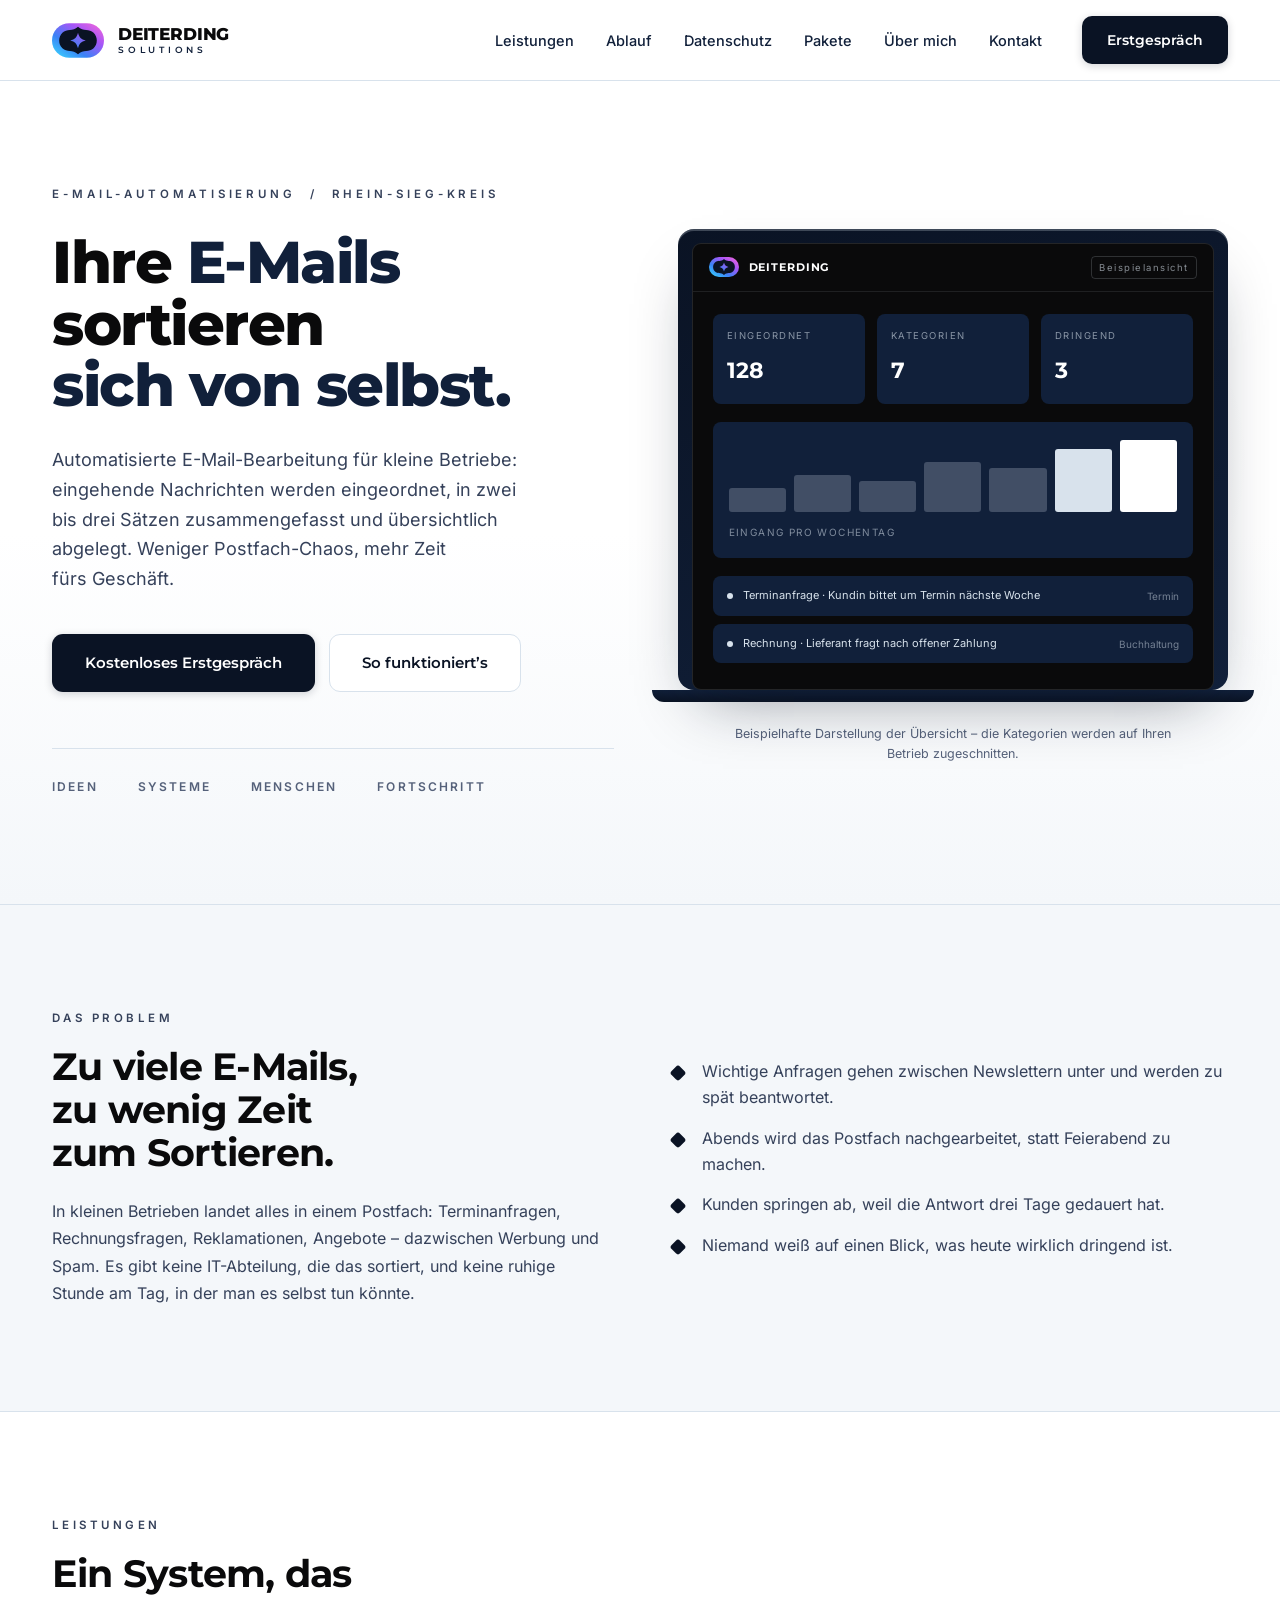
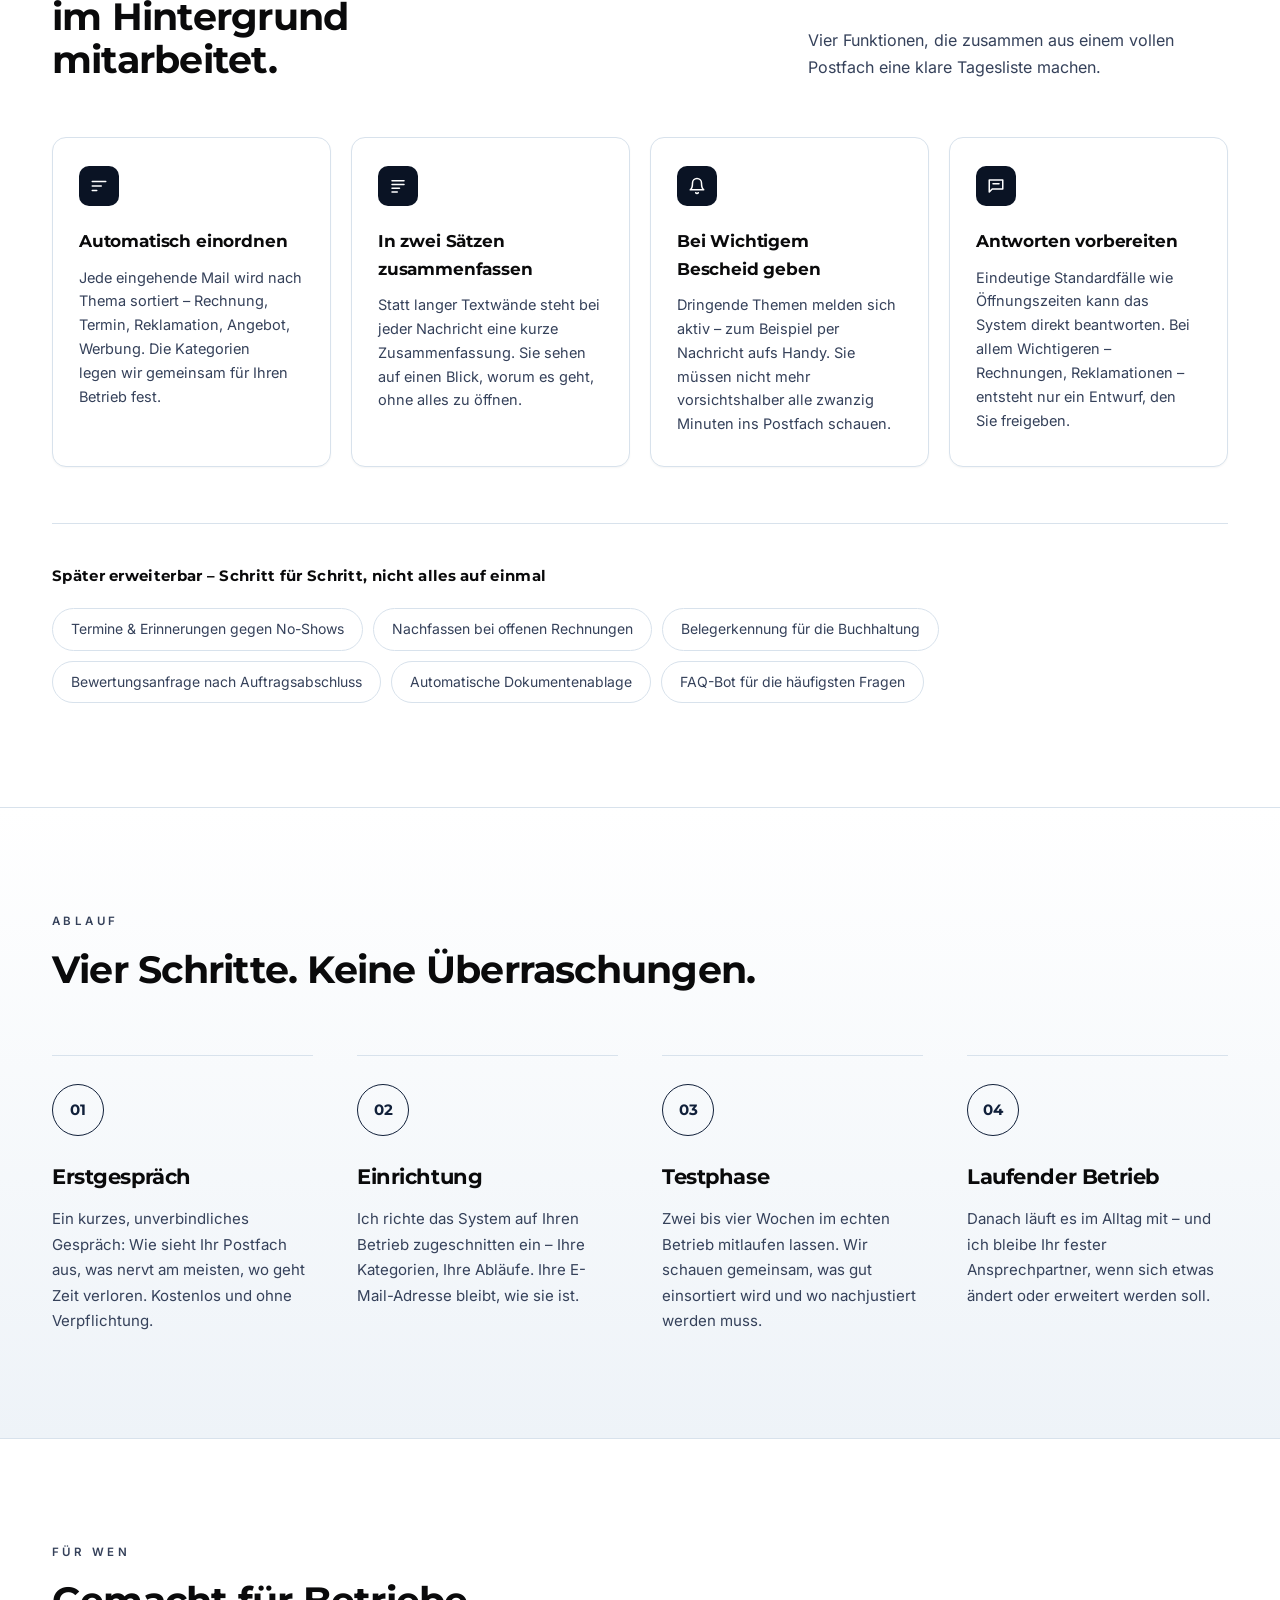
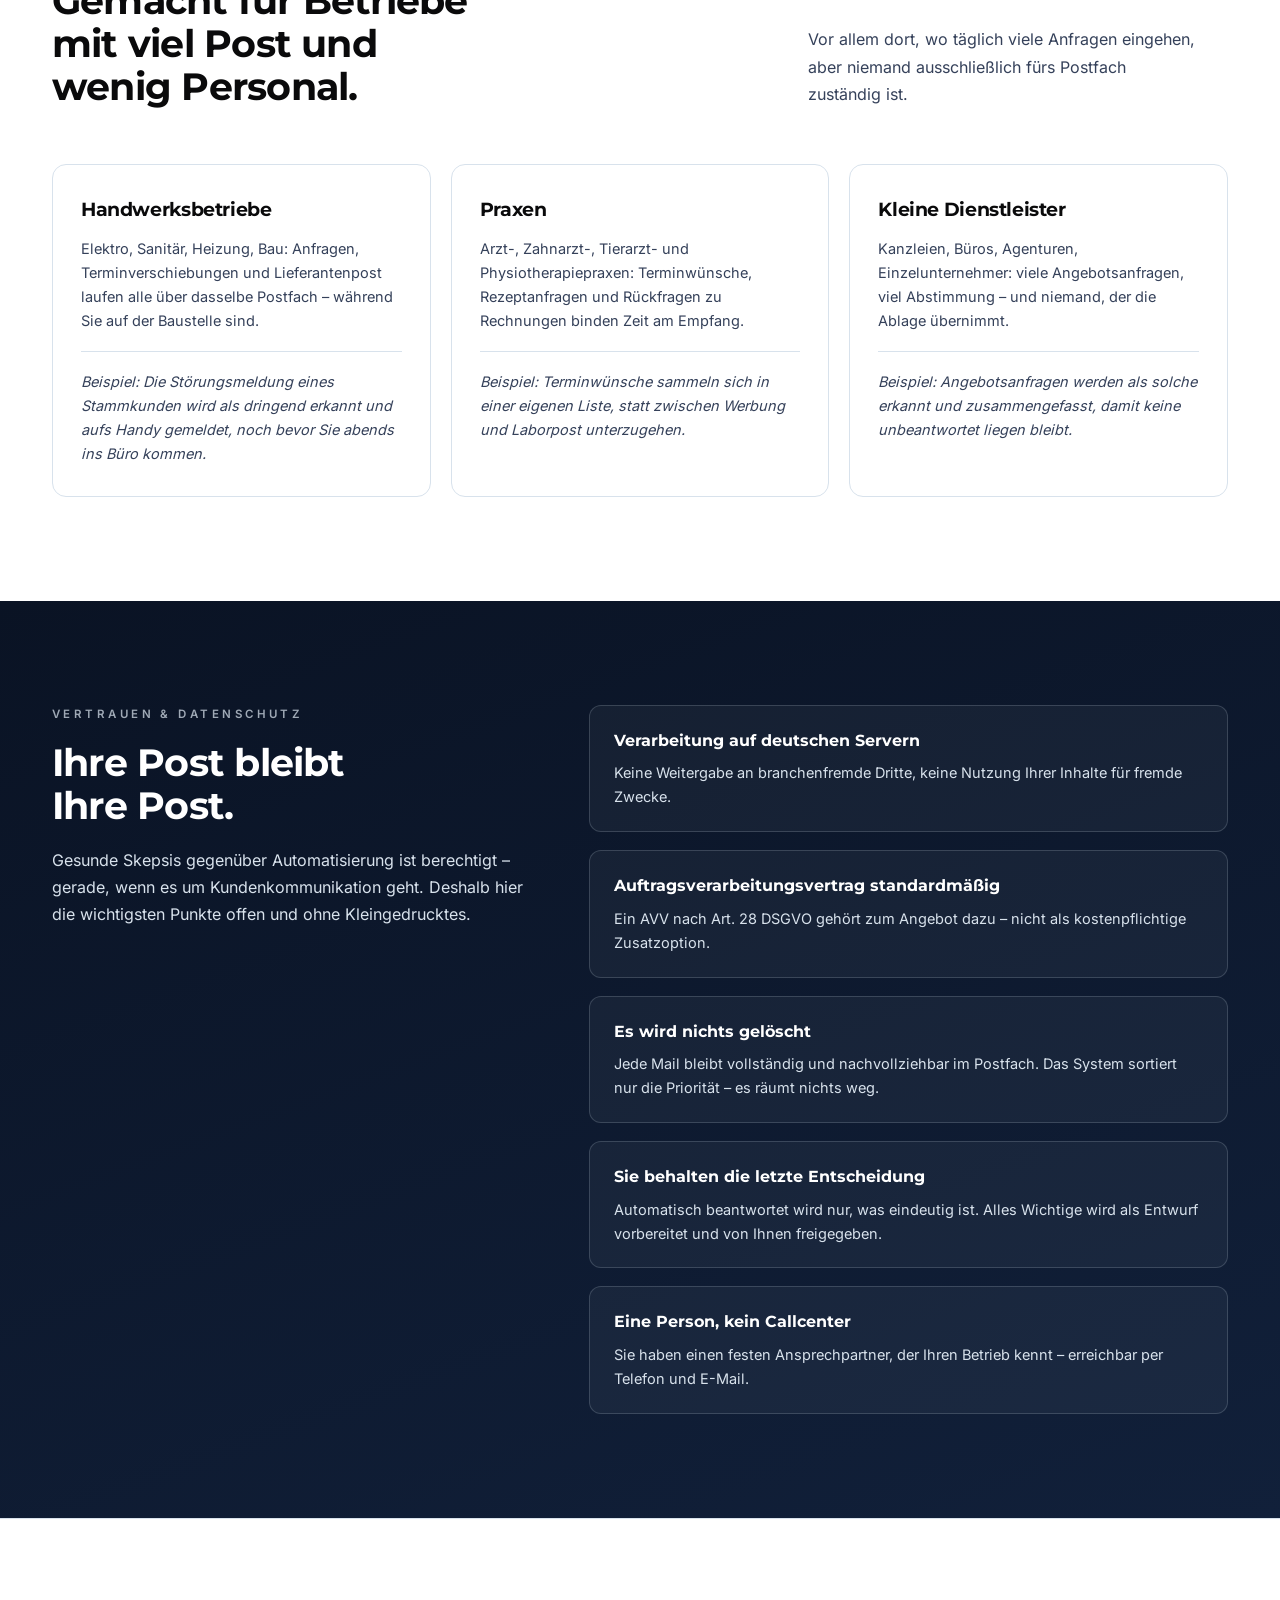
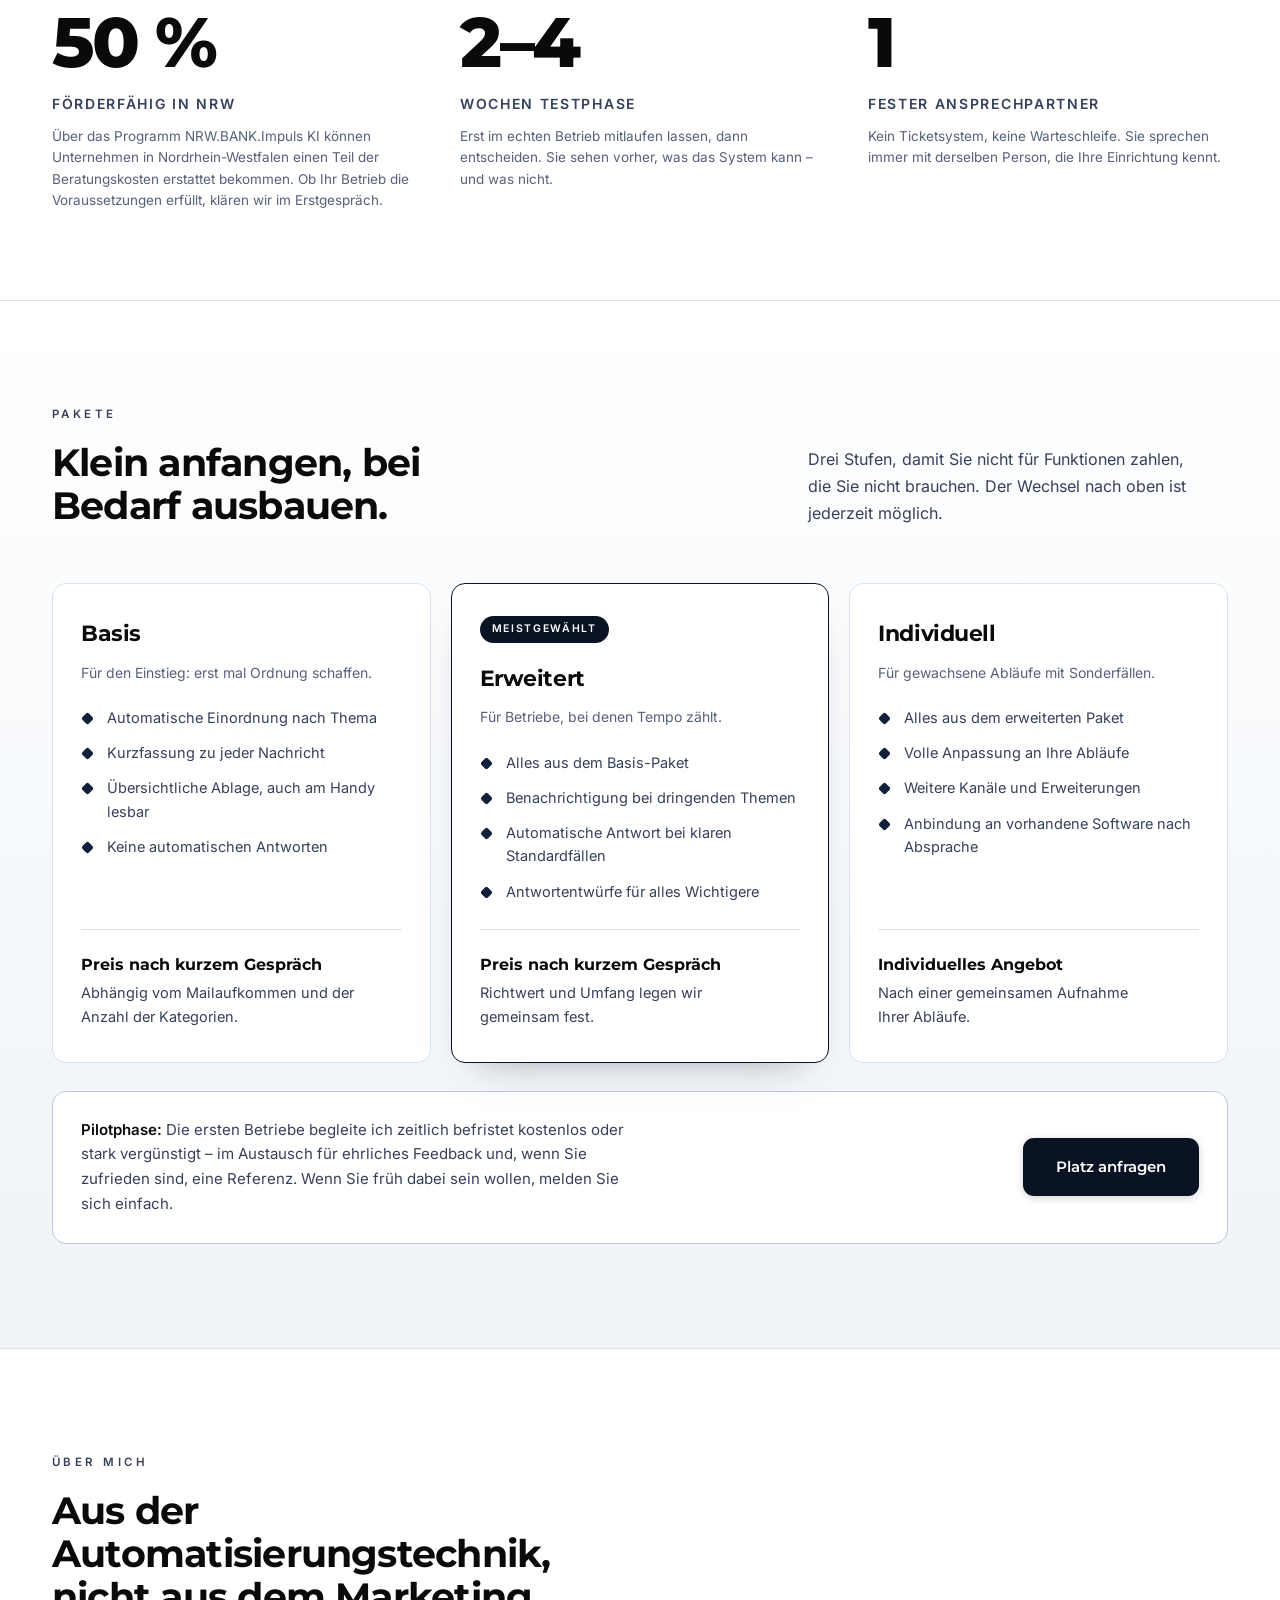
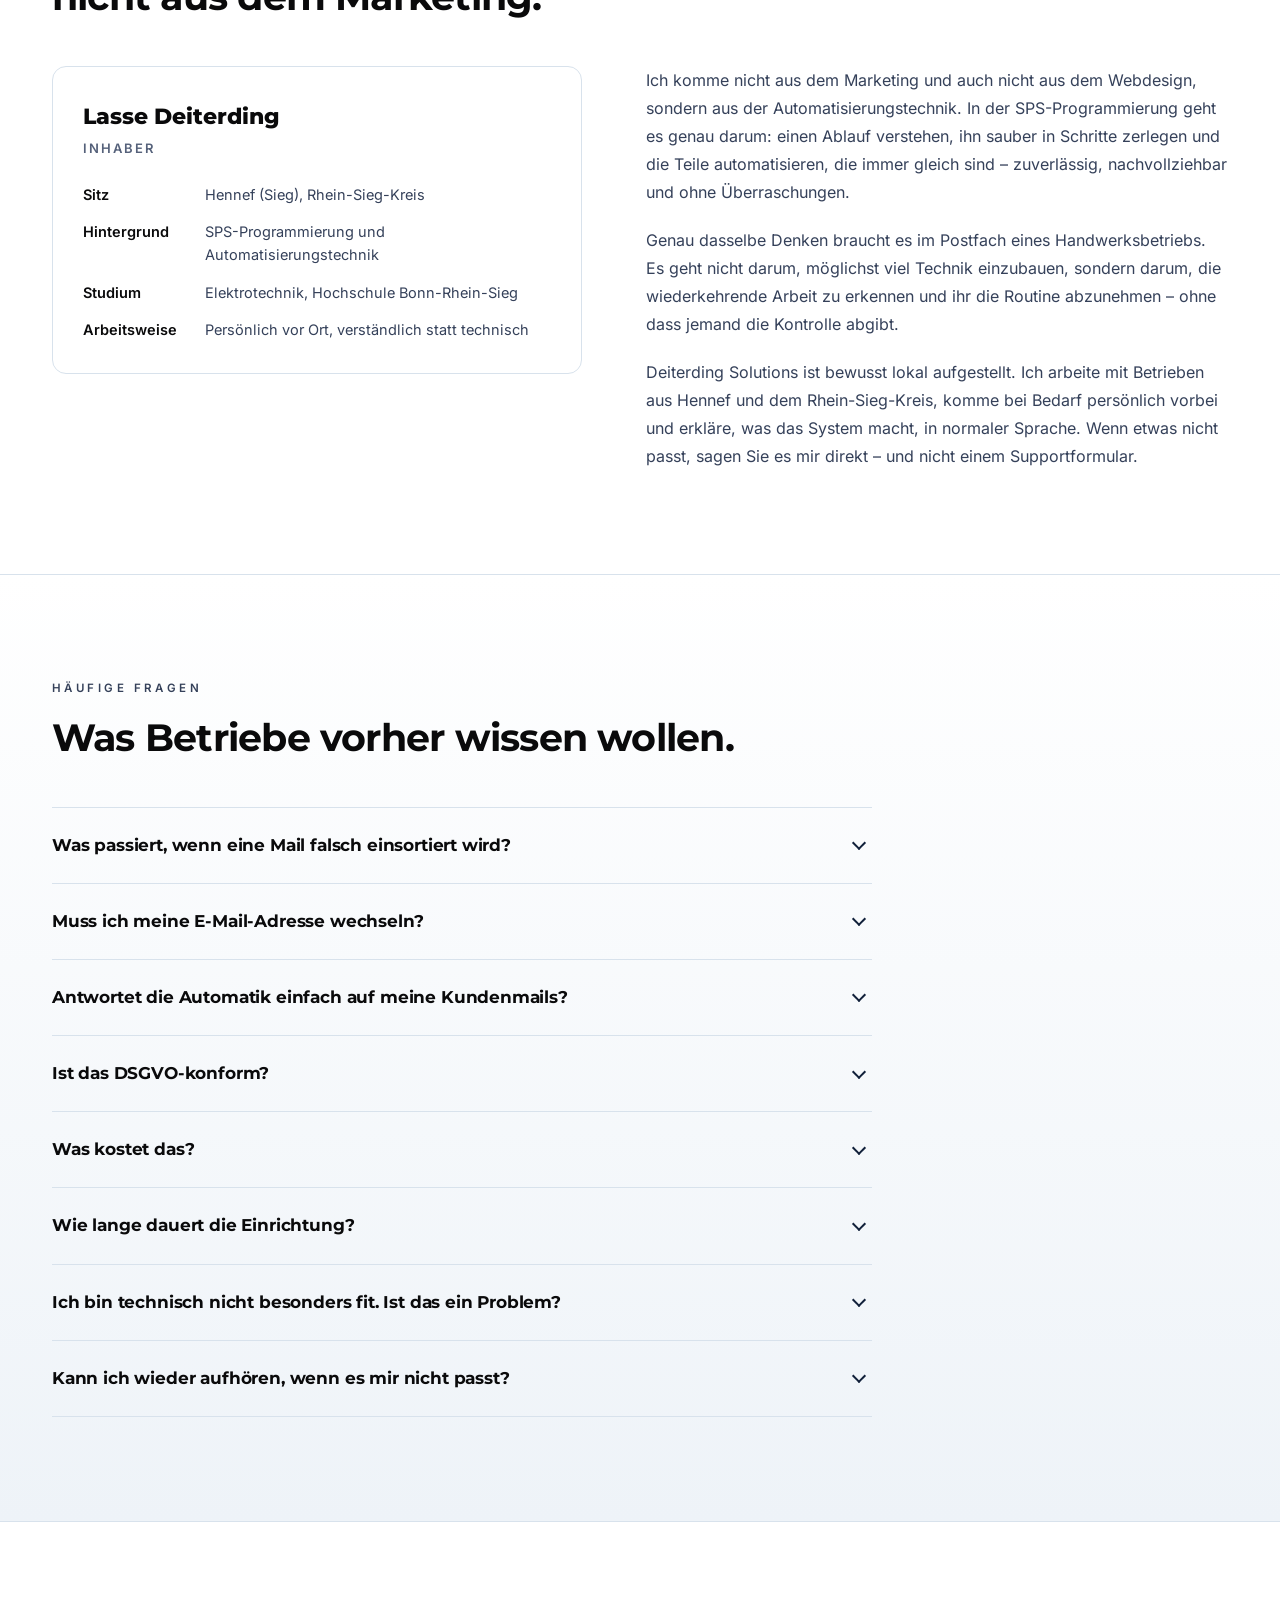
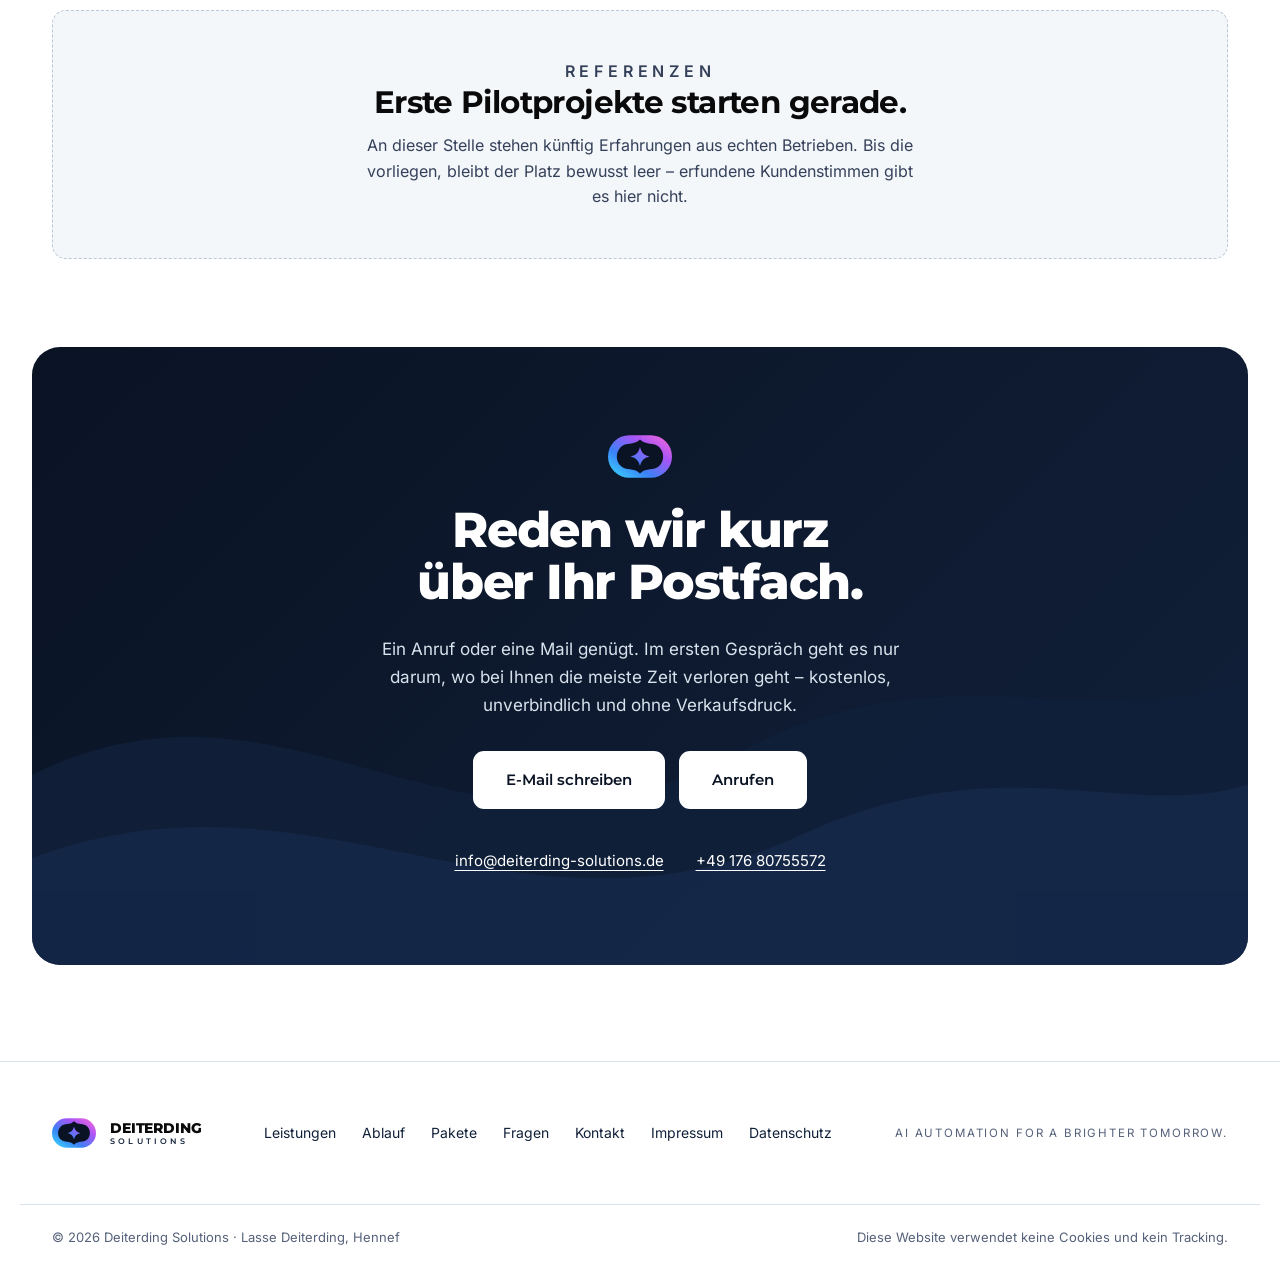
==== commit b772b221: "Kontaktdaten im Impressum und in der Datenschutzerklärung ergänzen Anschrift und Telefonnummer einge" ====
--- a/index.html
+++ b/index.html
@@ -31,12 +31,20 @@
   "description": "KI-gestützte Prozessautomatisierung für Kleinbetriebe, mit Schwerpunkt auf automatisierter E-Mail-Bearbeitung.",
   "url": "https://deiterding-solutions.de/",
   "email": "info@deiterding-solutions.de",
+  "telephone": "+4917680755572",
   "founder": { "@type": "Person", "name": "Lasse Deiterding" },
   "areaServed": [
     { "@type": "AdministrativeArea", "name": "Rhein-Sieg-Kreis" },
     { "@type": "City", "name": "Hennef (Sieg)" }
   ],
-  "address": { "@type": "PostalAddress", "addressLocality": "Hennef", "addressRegion": "NRW", "addressCountry": "DE" },
+  "address": {
+    "@type": "PostalAddress",
+    "streetAddress": "Am Steimelsknippen 24",
+    "postalCode": "53773",
+    "addressLocality": "Hennef (Sieg)",
+    "addressRegion": "NRW",
+    "addressCountry": "DE"
+  },
   "knowsLanguage": "de"
 }
 </script>
@@ -512,11 +520,11 @@
         <p>Ein Anruf oder eine Mail genügt. Im ersten Gespräch geht es nur darum, wo bei Ihnen die meiste Zeit verloren geht – kostenlos, unverbindlich und ohne Verkaufsdruck.</p>
         <div class="cta-band__actions">
           <a class="btn btn--light" href="mailto:info@deiterding-solutions.de?subject=Anfrage%20Erstgespr%C3%A4ch">E-Mail schreiben</a>
-          <a class="btn btn--light" href="tel:+49XXXXXXXXXX" data-platzhalter="telefon">Anrufen</a>
+          <a class="btn btn--light" href="tel:+4917680755572">Anrufen</a>
         </div>
         <div class="cta-band__direct">
           <span><a href="mailto:info@deiterding-solutions.de">info@deiterding-solutions.de</a></span>
-          <span><a href="tel:+49XXXXXXXXXX" data-platzhalter="telefon">PLATZHALTER Telefonnummer</a></span>
+          <span><a href="tel:+4917680755572">+49 176 80755572</a></span>
         </div>
       </div>
     </div>
